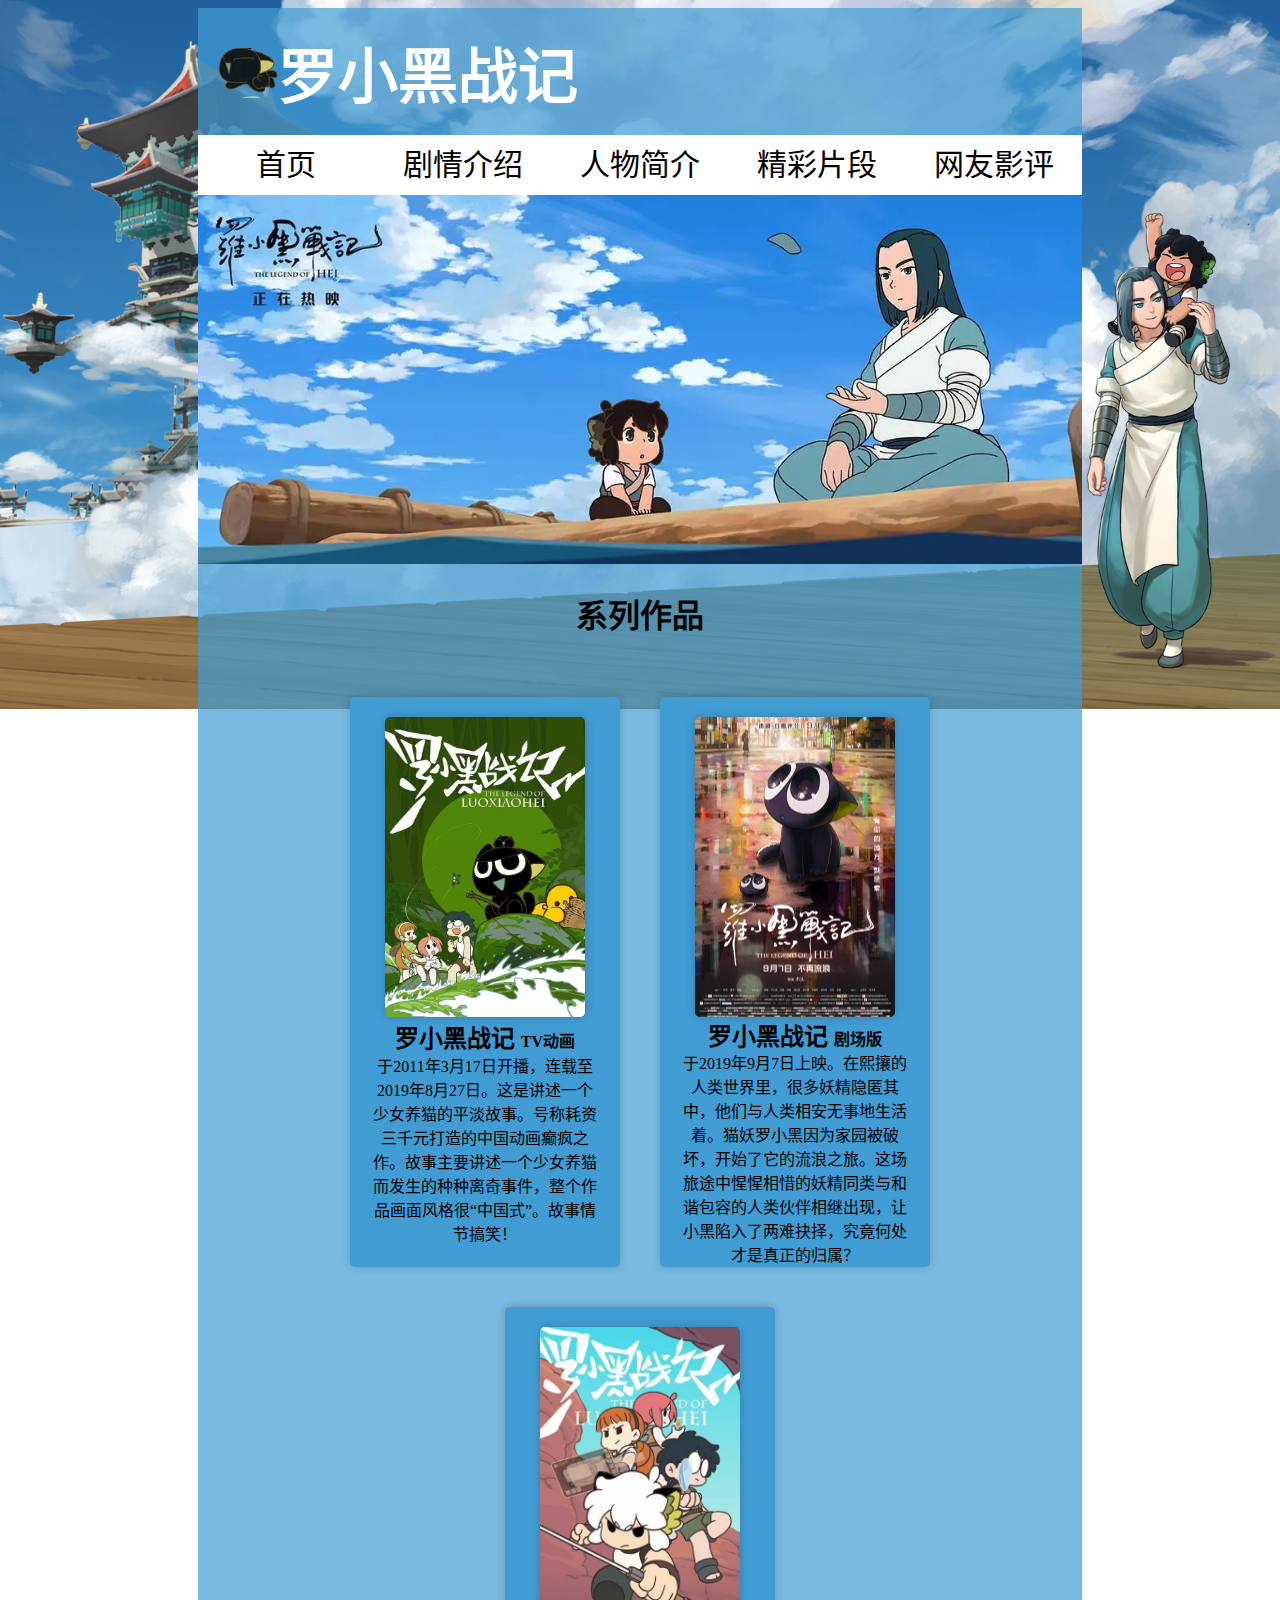
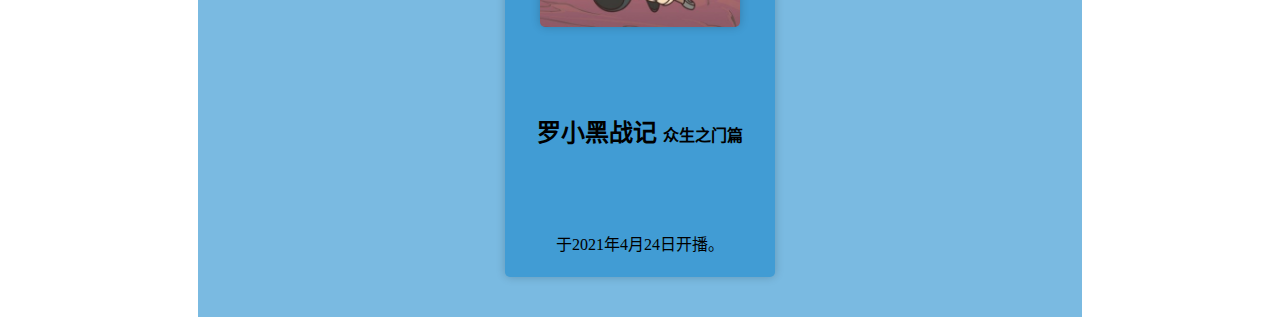
==== index.html @ 05246143 "20230323" ====
<!DOCTYPE html>
<html lang="zh-CN">
<head>
    <meta charset="UTF-8">
    <title>罗小黑战记 - 首页</title>
    <link type="text/css" rel="stylesheet" href="css/common.css"/>
    <link type="text/css" rel="stylesheet" href="css/shouye.css"/>
	<link rel="icon" type="image/x-icon" href="./img/favicon.ico">
</head>
<body>
	<!-- <img class="mainLogo" src="./img/logo_main.png" alt="logo"> -->
	<div class="mainPage">
		<header>
			<h1 class="title"><span class="titleLogo"></span>罗小黑战记</h1>
		</header>
		<nav>
			<ul>
				<li class="nav"><a href="./index.html"><div>首页</div></a></li>
				<li class="nav"><a href="./juqing.html"><div>剧情介绍</div></a></li>
				<li class="nav"><a href="./renwujianjie.html"><div>人物简介</div></a></li>
				<li class="nav"><a href="./pianduan.html"><div>精彩片段</div></a></li>
				<li class="nav"><a href="./yingping.html"><div>网友影评</div></a></li>
			</ul>
		</nav>
		<section>
			<img src="./img/1.jpg" alt="" width="100%">
			<div class="mainInfo" style="">
				<h1>系列作品</h1>
				<main>
					<section class="card">
            			<img src="./img/post_web.jpg" alt="罗小黑战记">
            			<h2>罗小黑战记 <span class="sub">TV动画</span></h2>
            			<p>于2011年3月17日开播，连载至2019年8月27日。这是讲述一个少女养猫的平淡故事。号称耗资三千元打造的中国动画癫疯之作。故事主要讲述一个少女养猫而发生的种种离奇事件，整个作品画面风格很“中国式”。故事情节搞笑！</p>
        			</section>
					<section class="card">
            			<img src="./img/post_film.jpg" alt="罗小黑战记 剧场版">
            			<h2>罗小黑战记 <span class="sub">剧场版</span></h2>
            			<p>于2019年9月7日上映。在熙攘的人类世界里，很多妖精隐匿其中，他们与人类相安无事地生活着。猫妖罗小黑因为家园被破坏，开始了它的流浪之旅。这场旅途中惺惺相惜的妖精同类与和谐包容的人类伙伴相继出现，让小黑陷入了两难抉择，究竟何处才是真正的归属？</p>
        			</section>
					<section class="card">
            			<img src="./img/post_众生之门篇.jpg" alt="罗小黑战记 众生之门篇">
            			<h2>罗小黑战记 <span class="sub">众生之门篇</span></h2>
            			<p>于2021年4月24日开播。</p>
        			</section>
				</main>
			</div>
		</section>
	</div>
	
</body>
</html>
---- css/common.css ----
body{
	background-image: url(../img/backgroundImg.jpg);
	background-size: 100%;
	background-repeat: no-repeat;
	background-attachment: fixed;
	/* background-color: ; */
}
.mainPage{
	width: 70%;
	margin: 0 auto;
	overflow: hidden;
	background-color: rgba(65, 156, 212, 0.7);
	/* background-color: rgba(255, 255, 255, 0.7); */
}
.title{
    color: white;
	font-size: 60px;
	margin-left: 20px;
	margin-top: 20px;
	margin-bottom: 20px;
	display: block;
	font-family: 华文新魏;
}
.titleLogo{
	background-image: url(../img/149px-罗小黑奔跑.webp);
	background-position: center;
	background-size: 100px;
	width: 60px;
	height: 50px;
	line-height: 60px;
	display: inline-block;
}
nav ul{
	padding: 0;
}
.nav{
    list-style: none;
    float: left;
	width: 20%;
	height: 60px;
	text-align: center;
	font-size: 30px;
	background-color: white;
	display: inline;
	line-height: 60px;
}
a:link{
	color: black;
	text-decoration: none;
}
a:visited{
    color: black;
}
.nav:hover{
	background-color: gray;
}
.mainLogo{
	width: 500px;
	/* height: 238px; */
	display: block;
	margin: auto;
	/* background-image: url(../img/logo_main.png); */
}
---- css/shouye.css ----
.mainInfo h1{
    text-align: center;
}
main {
    padding: 20px;
    display: flex;
    flex-wrap: wrap;
    justify-content: center;
    align-items: center;
}
.card {
    margin: 20px;
    padding: 20px;
    background-color: rgb(65, 156, 212);
    box-shadow: 0 0 10px rgba(0,0,0,0.2);
    border-radius: 5px;
    width: 230px;
    height: 530px;
    display: flex;
    flex-direction: column;
    align-items: center;
    justify-content: space-between;
}
.sub{
    font-size: 16px;
}
.card img {
    width: 200px;
    height: 300px;
    object-fit: cover;
    border-radius: 5px;
    box-shadow: 0 0 10px rgba(0,0,0,0.2);
}
.card h2 {
    font-size: 24px;
    margin: 0;
    padding: 0;
    text-align: center;
}
.card p {
    font-size: 16px;
    margin: 0;
    padding: 0;
    text-align: center;
    line-height: 1.5;
}
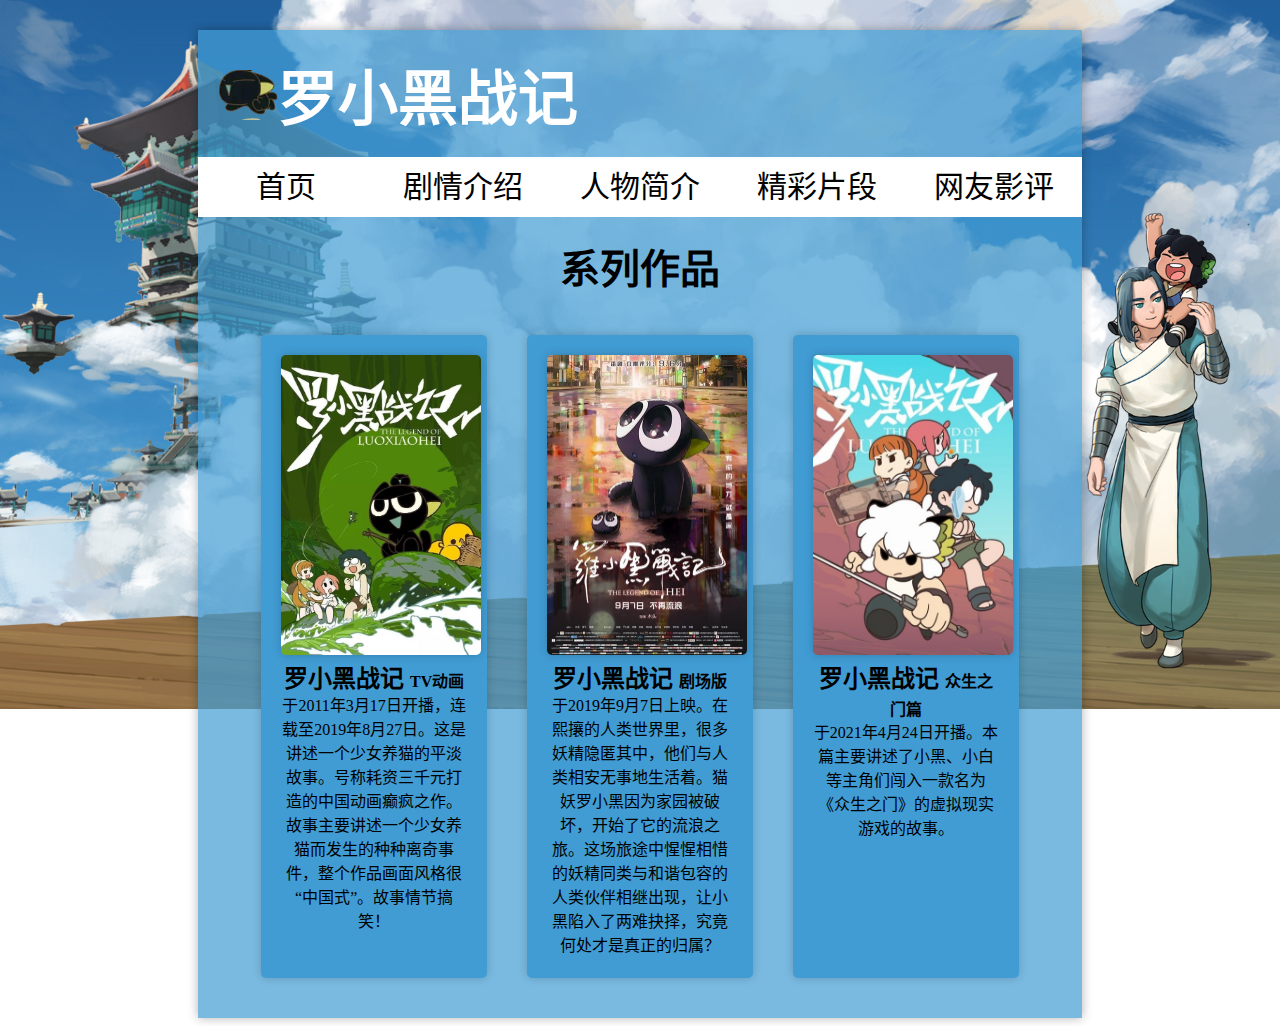
==== commit 3137788a: "20230327" ====
--- a/index.html
+++ b/index.html
@@ -15,32 +15,32 @@
 		</header>
 		<nav>
 			<ul>
-				<li class="nav"><a href="./index.html"><div>首页</div></a></li>
-				<li class="nav"><a href="./juqing.html"><div>剧情介绍</div></a></li>
-				<li class="nav"><a href="./renwujianjie.html"><div>人物简介</div></a></li>
-				<li class="nav"><a href="./pianduan.html"><div>精彩片段</div></a></li>
-				<li class="nav"><a href="./yingping.html"><div>网友影评</div></a></li>
+				<li class="nav"><a href="./index.html">首页</a></li>
+				<li class="nav"><a href="./juqing.html">剧情介绍</a></li>
+				<li class="nav"><a href="./renwujianjie.html">人物简介</a></li>
+				<li class="nav"><a href="./pianduan.html">精彩片段</a></li>
+				<li class="nav"><a href="./yingping.html">网友影评</a></li>
 			</ul>
 		</nav>
 		<section>
-			<img src="./img/1.jpg" alt="" width="100%">
+			<!-- <img src="./img/1.jpg" alt="" width="100%"> -->
 			<div class="mainInfo" style="">
-				<h1>系列作品</h1>
+				<h2 class="pageTitle">系列作品</h2>
 				<main>
 					<section class="card">
-            			<img src="./img/post_web.jpg" alt="罗小黑战记">
+            			<a href="https://www.bilibili.com/bangumi/media/md1733" target="_blank"><img src="./img/post_web.jpg" alt="罗小黑战记"></a>
             			<h2>罗小黑战记 <span class="sub">TV动画</span></h2>
             			<p>于2011年3月17日开播，连载至2019年8月27日。这是讲述一个少女养猫的平淡故事。号称耗资三千元打造的中国动画癫疯之作。故事主要讲述一个少女养猫而发生的种种离奇事件，整个作品画面风格很“中国式”。故事情节搞笑！</p>
         			</section>
 					<section class="card">
-            			<img src="./img/post_film.jpg" alt="罗小黑战记 剧场版">
+            			<a href="https://www.bilibili.com/bangumi/media/md28221675" target="_blank"><img src="./img/post_film.jpg" alt="罗小黑战记 剧场版"></a>
             			<h2>罗小黑战记 <span class="sub">剧场版</span></h2>
             			<p>于2019年9月7日上映。在熙攘的人类世界里，很多妖精隐匿其中，他们与人类相安无事地生活着。猫妖罗小黑因为家园被破坏，开始了它的流浪之旅。这场旅途中惺惺相惜的妖精同类与和谐包容的人类伙伴相继出现，让小黑陷入了两难抉择，究竟何处才是真正的归属？</p>
         			</section>
 					<section class="card">
-            			<img src="./img/post_众生之门篇.jpg" alt="罗小黑战记 众生之门篇">
+            			<a href="https://www.bilibili.com/bangumi/play/ep400672" target="_blank"><img src="./img/post_众生之门篇.jpg" alt="罗小黑战记 众生之门篇"></a>
             			<h2>罗小黑战记 <span class="sub">众生之门篇</span></h2>
-            			<p>于2021年4月24日开播。</p>
+            			<p>于2021年4月24日开播。本篇主要讲述了小黑、小白等主角们闯入一款名为《众生之门》的虚拟现实游戏的故事。</p>
         			</section>
 				</main>
 			</div>
--- a/css/common.css
+++ b/css/common.css
@@ -8,9 +8,11 @@
 .mainPage{
 	width: 70%;
 	margin: 0 auto;
+	margin-top: 30px;
 	overflow: hidden;
 	background-color: rgba(65, 156, 212, 0.7);
 	/* background-color: rgba(255, 255, 255, 0.7); */
+	box-shadow: 0 0 10px rgba(0,0,0,0.3);
 }
 .title{
     color: white;
@@ -44,12 +46,15 @@
 	display: inline;
 	line-height: 60px;
 }
-a:link{
+.nav a:link{
 	color: black;
 	text-decoration: none;
 }
-a:visited{
+.nav a:visited{
     color: black;
+}
+.nav a{
+	display: block;
 }
 .nav:hover{
 	background-color: gray;
@@ -60,4 +65,10 @@
 	display: block;
 	margin: auto;
 	/* background-image: url(../img/logo_main.png); */
+}
+.pageTitle{
+	text-align: center;
+	margin-top: 100px;
+	margin-bottom: 0;
+	font-size: 40px;
 }--- a/css/shouye.css
+++ b/css/shouye.css
@@ -6,7 +6,7 @@
     display: flex;
     flex-wrap: wrap;
     justify-content: center;
-    align-items: center;
+    /* align-items: center; */
 }
 .card {
     margin: 20px;
@@ -14,9 +14,9 @@
     background-color: rgb(65, 156, 212);
     box-shadow: 0 0 10px rgba(0,0,0,0.2);
     border-radius: 5px;
-    width: 230px;
-    height: 530px;
-    display: flex;
+    width: 22%;
+    /* height: 530px; */
+    /* display: flex; */
     flex-direction: column;
     align-items: center;
     justify-content: space-between;
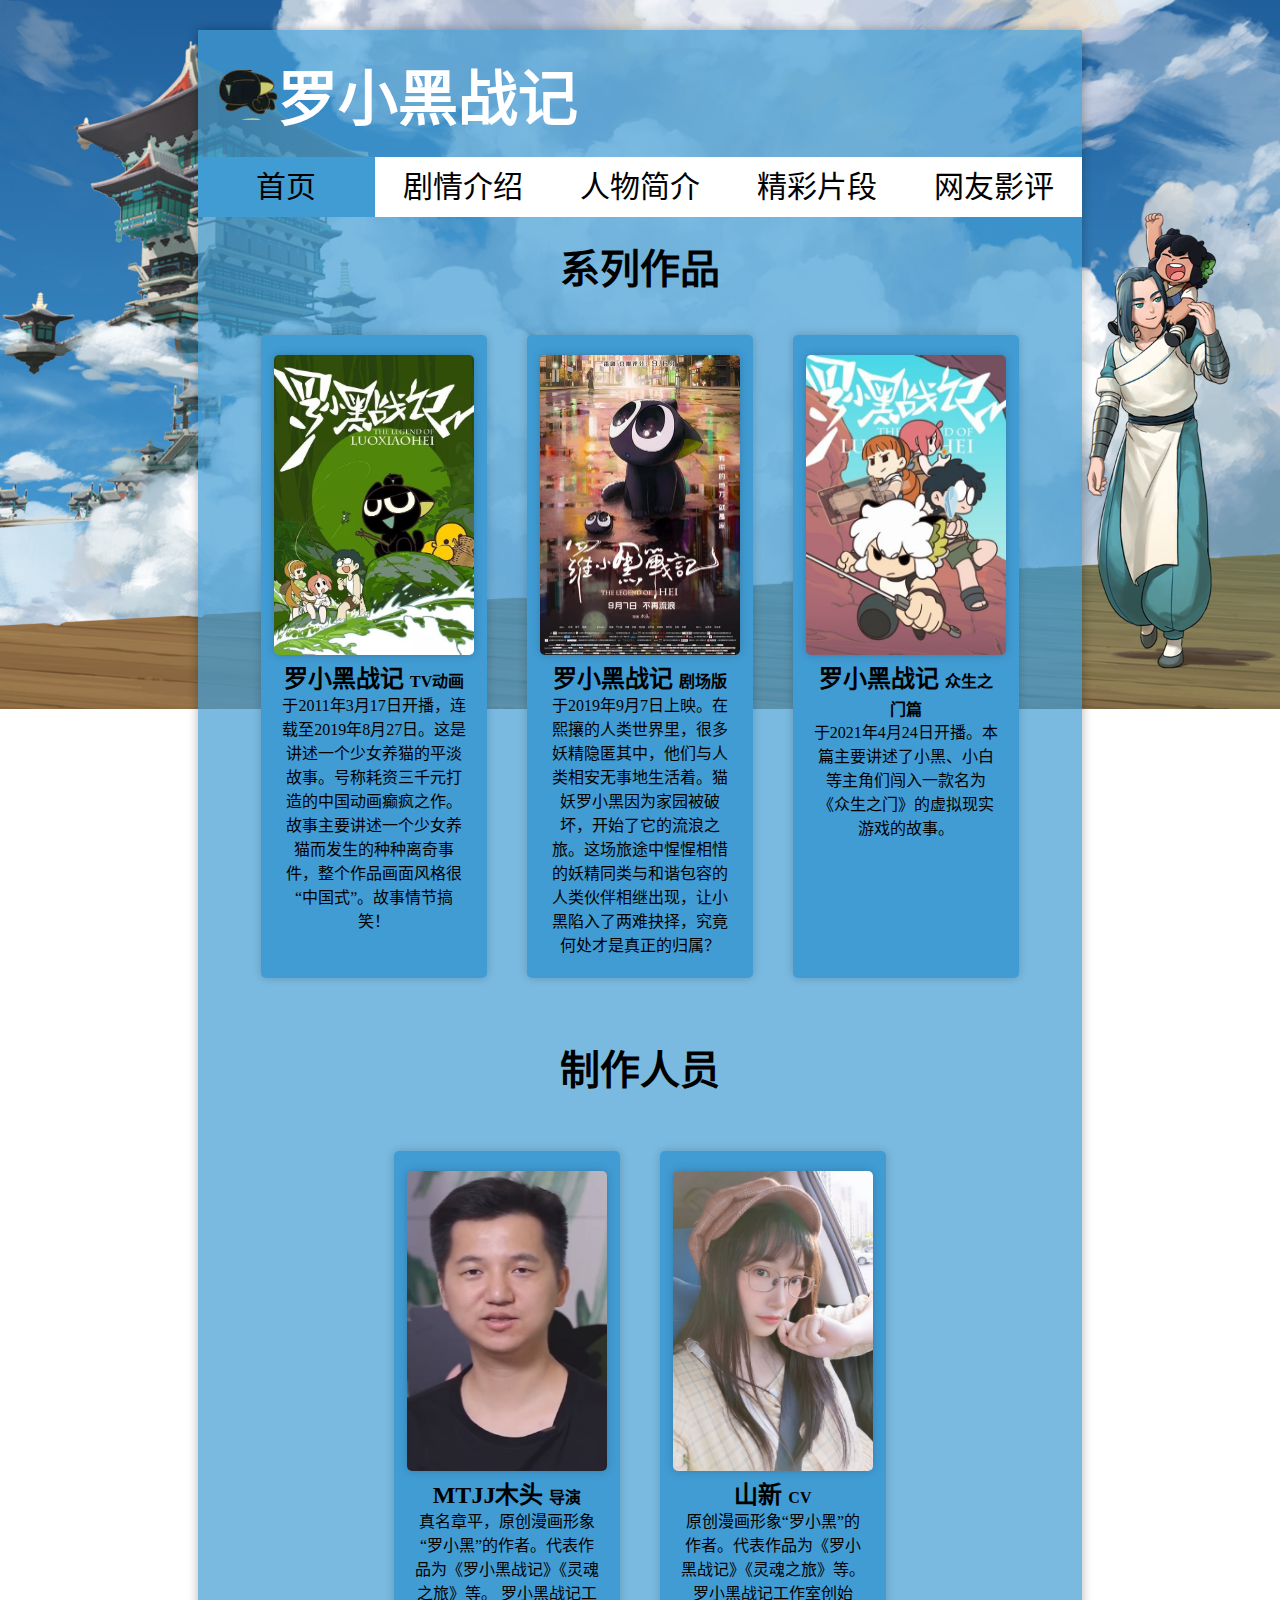
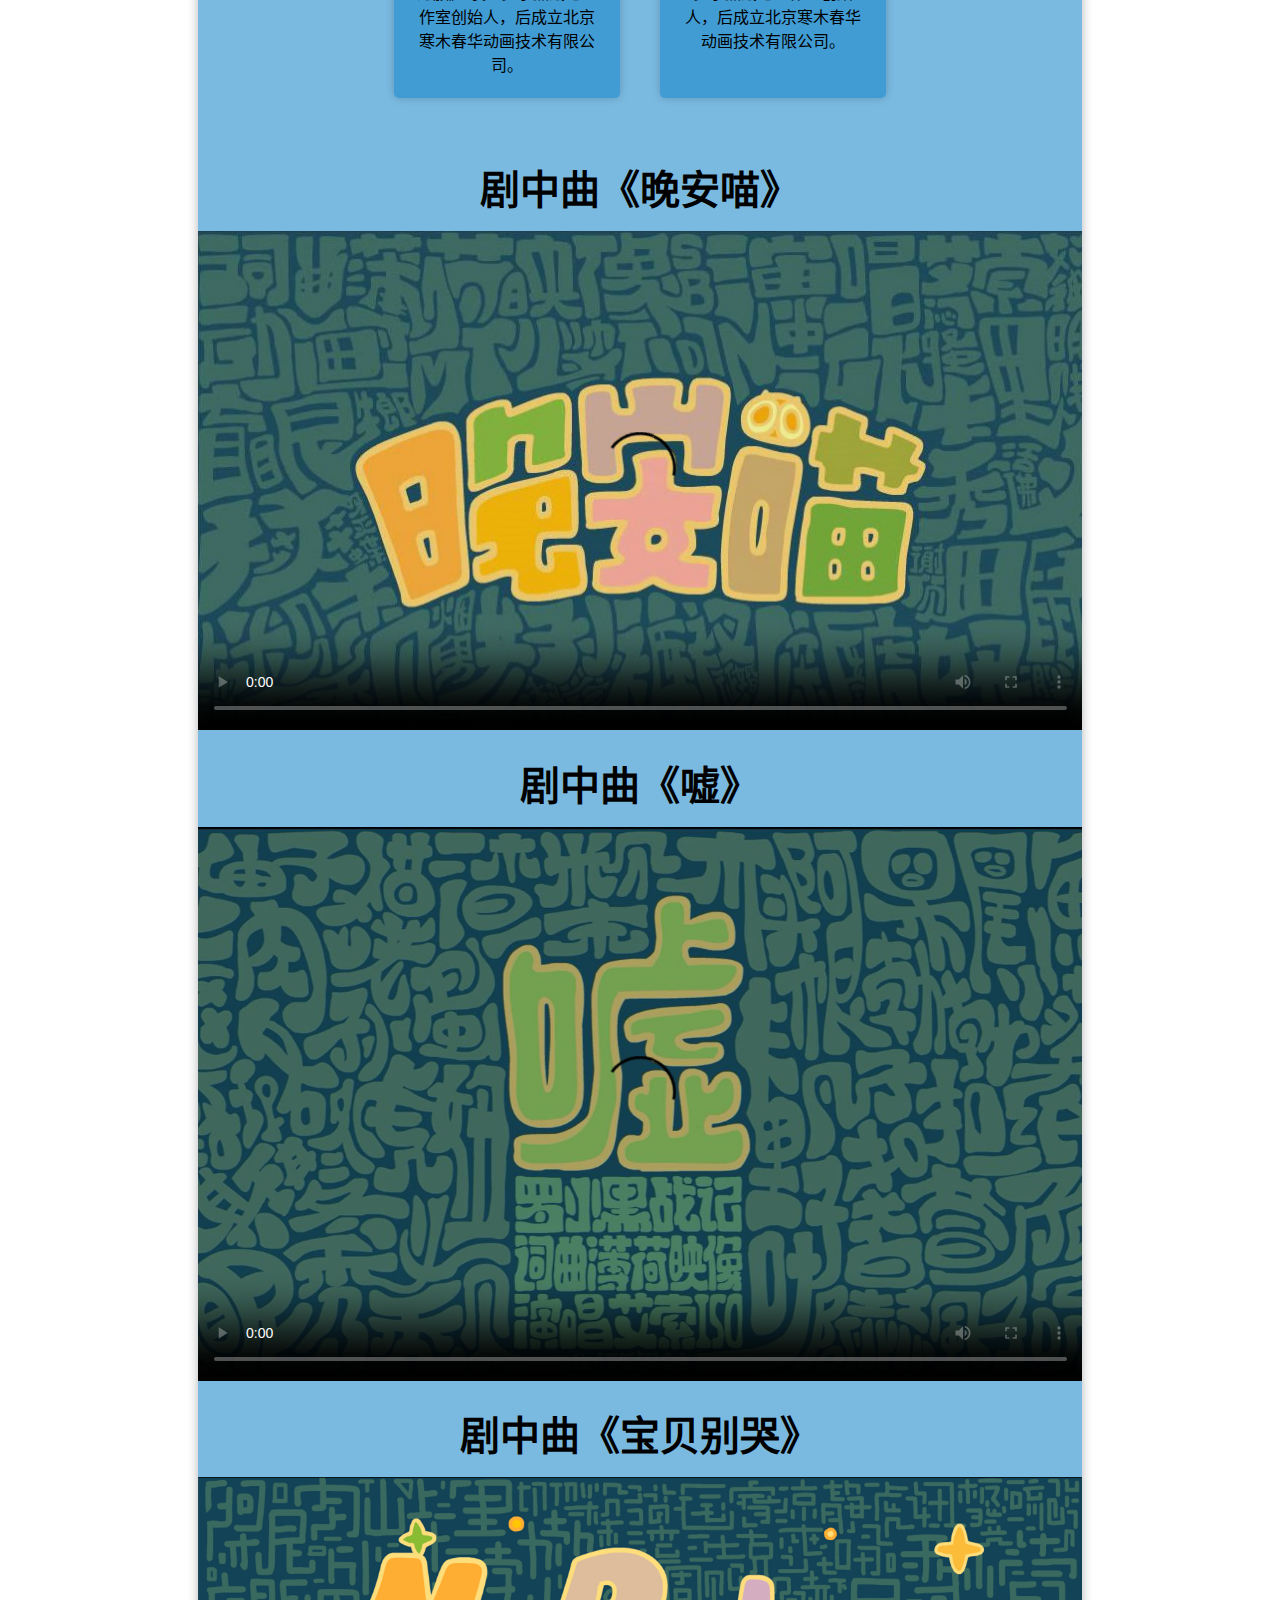
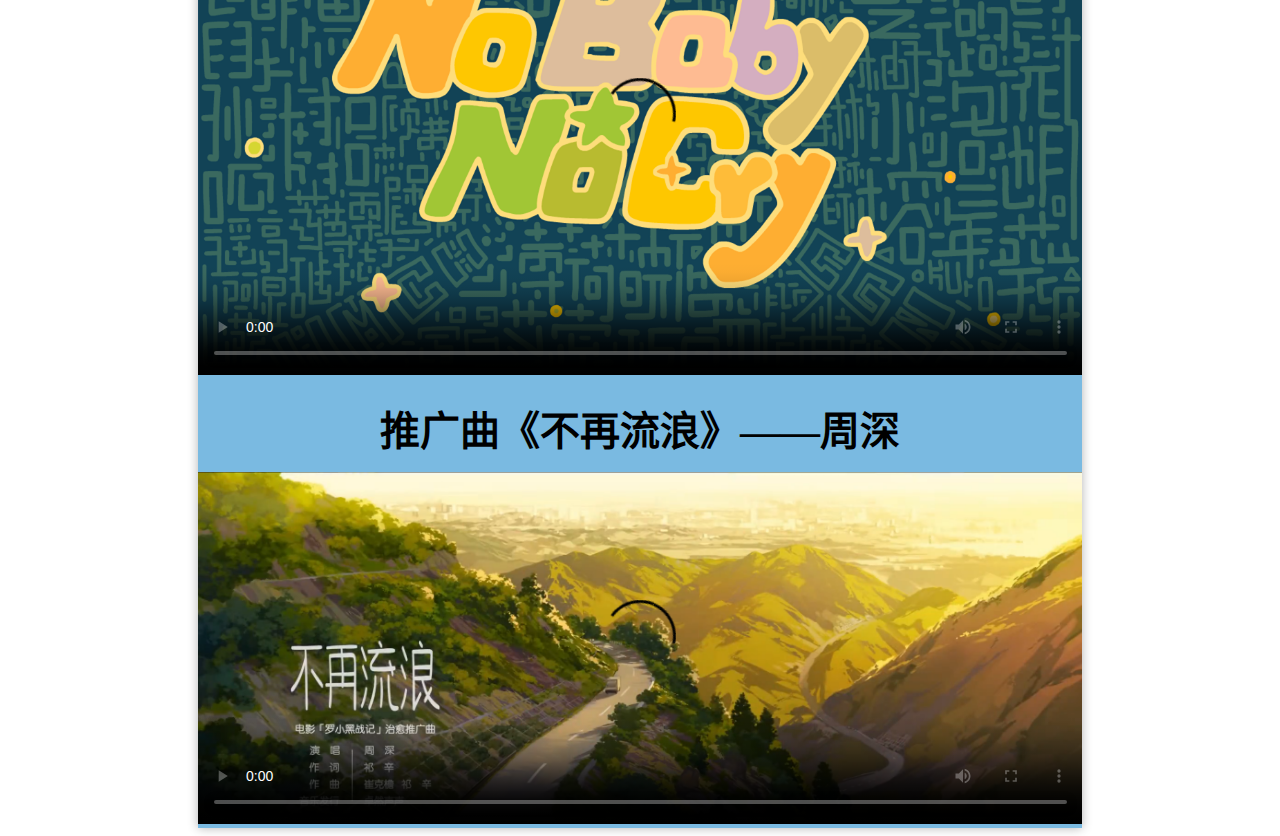
==== commit 1cd8ccdd: "20230328" ====
--- a/index.html
+++ b/index.html
@@ -15,7 +15,7 @@
 		</header>
 		<nav>
 			<ul>
-				<li class="nav"><a href="./index.html">首页</a></li>
+				<li class="nav navActive" id="navActive"><a href="./index.html">首页</a></li>
 				<li class="nav"><a href="./juqing.html">剧情介绍</a></li>
 				<li class="nav"><a href="./renwujianjie.html">人物简介</a></li>
 				<li class="nav"><a href="./pianduan.html">精彩片段</a></li>
@@ -44,6 +44,39 @@
         			</section>
 				</main>
 			</div>
+
+			<h2 class="pageTitle2">制作人员</h2>
+			<div class="staff">
+				<section class="card">
+            		<a href="https://www.weibo.com/mtjj" target="_blank"><img src="./img/MTJJ.png" alt="MTJJ木头"></a>
+            		<h2>MTJJ木头 <span class="sub">导演</span></h2>
+            		<p>真名章平，原创漫画形象“罗小黑”的作者。代表作品为《罗小黑战记》《灵魂之旅》等。
+罗小黑战记工作室创始人，后成立北京寒木春华动画技术有限公司。</p>
+        		</section>
+				<section class="card">
+            		<a href="https://space.bilibili.com/14082" target="_blank"><img src="./img/山新.jpg" alt="山新"></a>
+            		<h2>山新 <span class="sub">CV</span></h2>
+            		<p>原创漫画形象“罗小黑”的作者。代表作品为《罗小黑战记》《灵魂之旅》等。
+罗小黑战记工作室创始人，后成立北京寒木春华动画技术有限公司。</p>
+        		</section>
+			</div>
+			<div class="wanAnMiao">
+				<h2 class="pageTitle2">剧中曲《晚安喵》</h2>
+				<video src="./video/晚安喵.mp4" width="100%" controls poster="./img/晚安喵封面.jpg"></video>
+			</div>
+			<div class="xu">
+				<h2 class="pageTitle2">剧中曲《嘘》</h2>
+				<video src="./video/嘘.mp4" width="100%" controls poster="./img/嘘封面.jpg"></video>
+			</div>
+			<div class="baoBeiBieKu">
+				<h2 class="pageTitle2">剧中曲《宝贝别哭》</h2>
+				<video src="./video/宝贝别哭.mp4" width="100%" controls poster="./img/宝贝别哭封面.png"></video>
+			</div>
+			<div class="buZaiLiuLang">
+				<h2 class="pageTitle2">推广曲《不再流浪》——周深</h2>
+				<video src="./video/不再流浪1080p.mp4" width="100%" controls poster="./img/不再流浪封面.png"></video>
+			</div>
+
 		</section>
 	</div>
 	
--- a/css/common.css
+++ b/css/common.css
@@ -46,6 +46,9 @@
 	display: inline;
 	line-height: 60px;
 }
+.navActive{
+	background-color: rgb(65, 156, 212);
+}
 .nav a:link{
 	color: black;
 	text-decoration: none;
@@ -71,4 +74,22 @@
 	margin-top: 100px;
 	margin-bottom: 0;
 	font-size: 40px;
+}
+.pageTitle2{
+	text-align: center;
+	margin-top: 20px;
+	margin-bottom: 15px;
+	font-size: 40px;
+}
+::-webkit-scrollbar{
+	width: 10px;
+	height: 100%;
+	background: #eee;
+}
+::-webkit-scrollbar-thumb{
+	background-color: rgb(65, 156, 200);
+	border-radius: 30px;
+}
+.del{
+	text-decoration: line-through;
 }--- a/css/shouye.css
+++ b/css/shouye.css
@@ -6,7 +6,12 @@
     display: flex;
     flex-wrap: wrap;
     justify-content: center;
-    /* align-items: center; */
+}
+.staff{
+    padding: 20px;
+    display: flex;
+    flex-wrap: wrap;
+    justify-content: center;
 }
 .card {
     margin: 20px;
@@ -16,10 +21,10 @@
     border-radius: 5px;
     width: 22%;
     /* height: 530px; */
-    /* display: flex; */
+    display: flex;
     flex-direction: column;
     align-items: center;
-    justify-content: space-between;
+    justify-content: flex-start;
 }
 .sub{
     font-size: 16px;
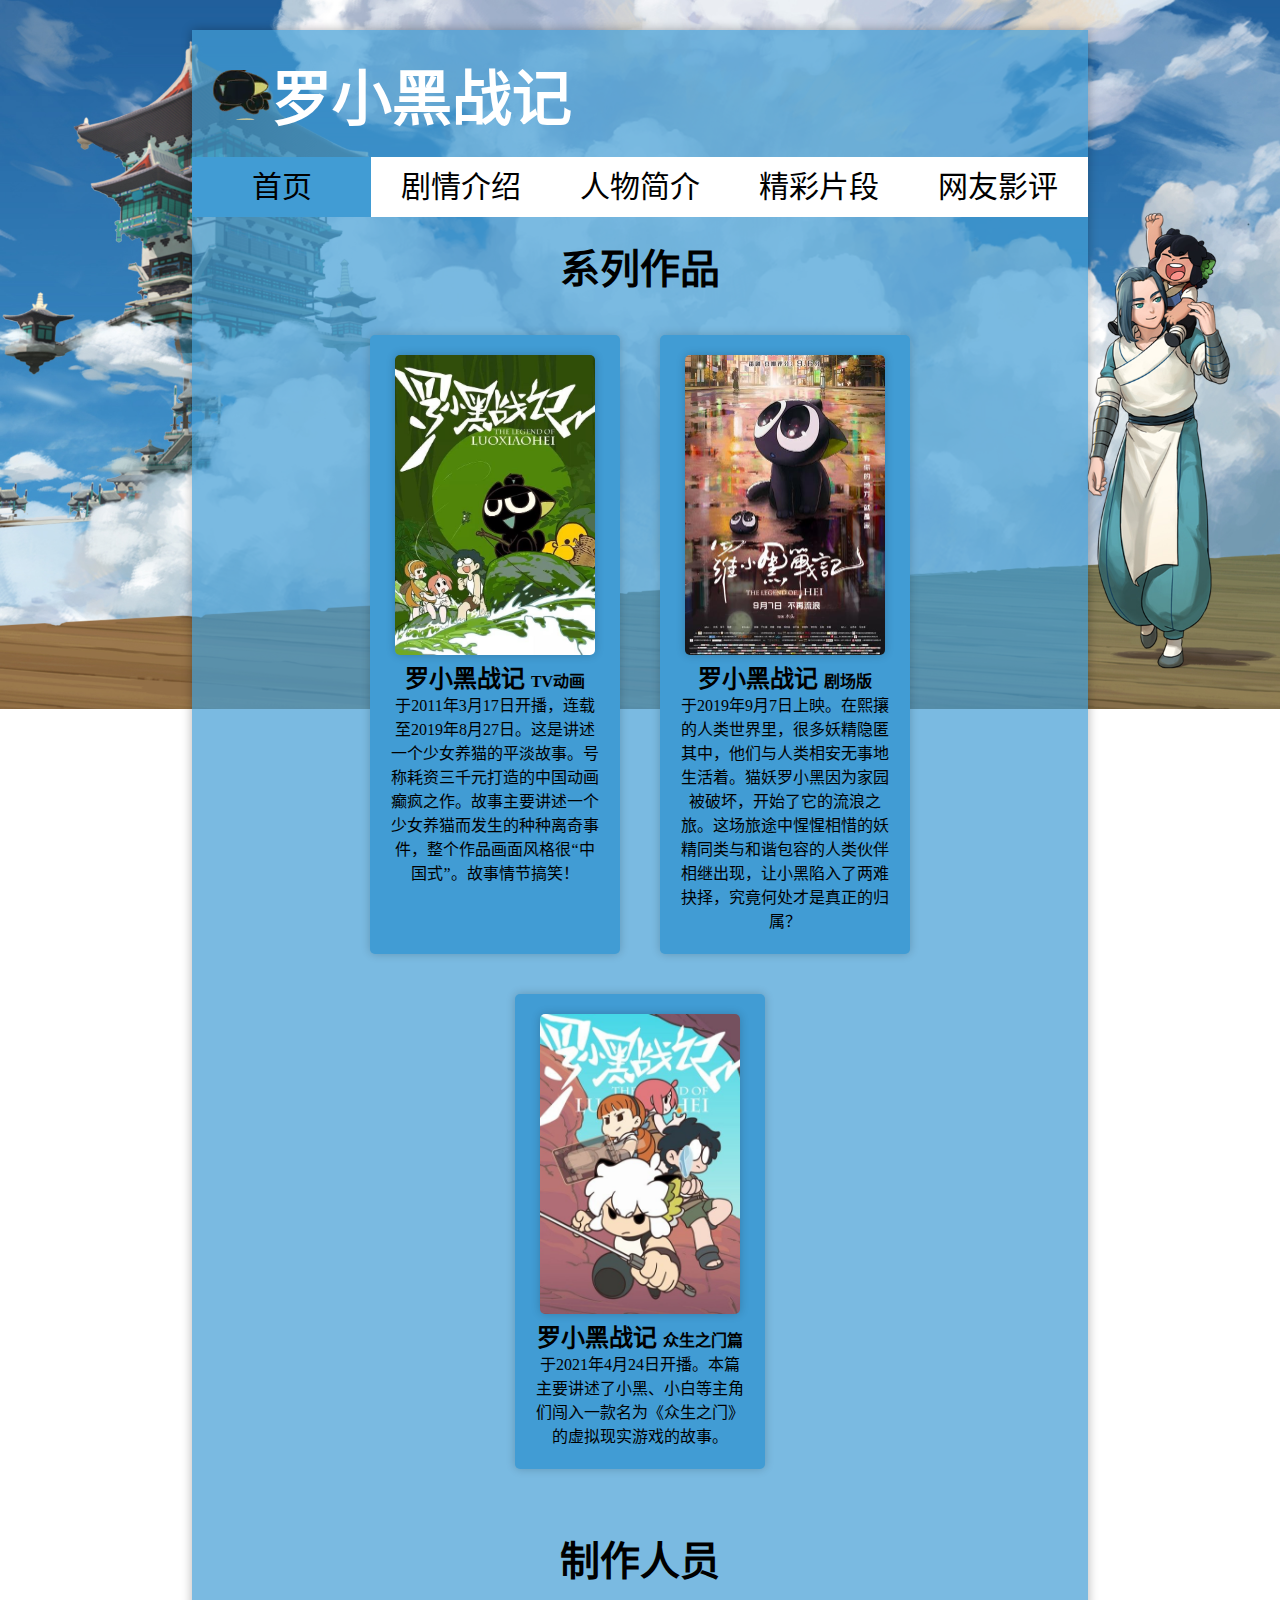
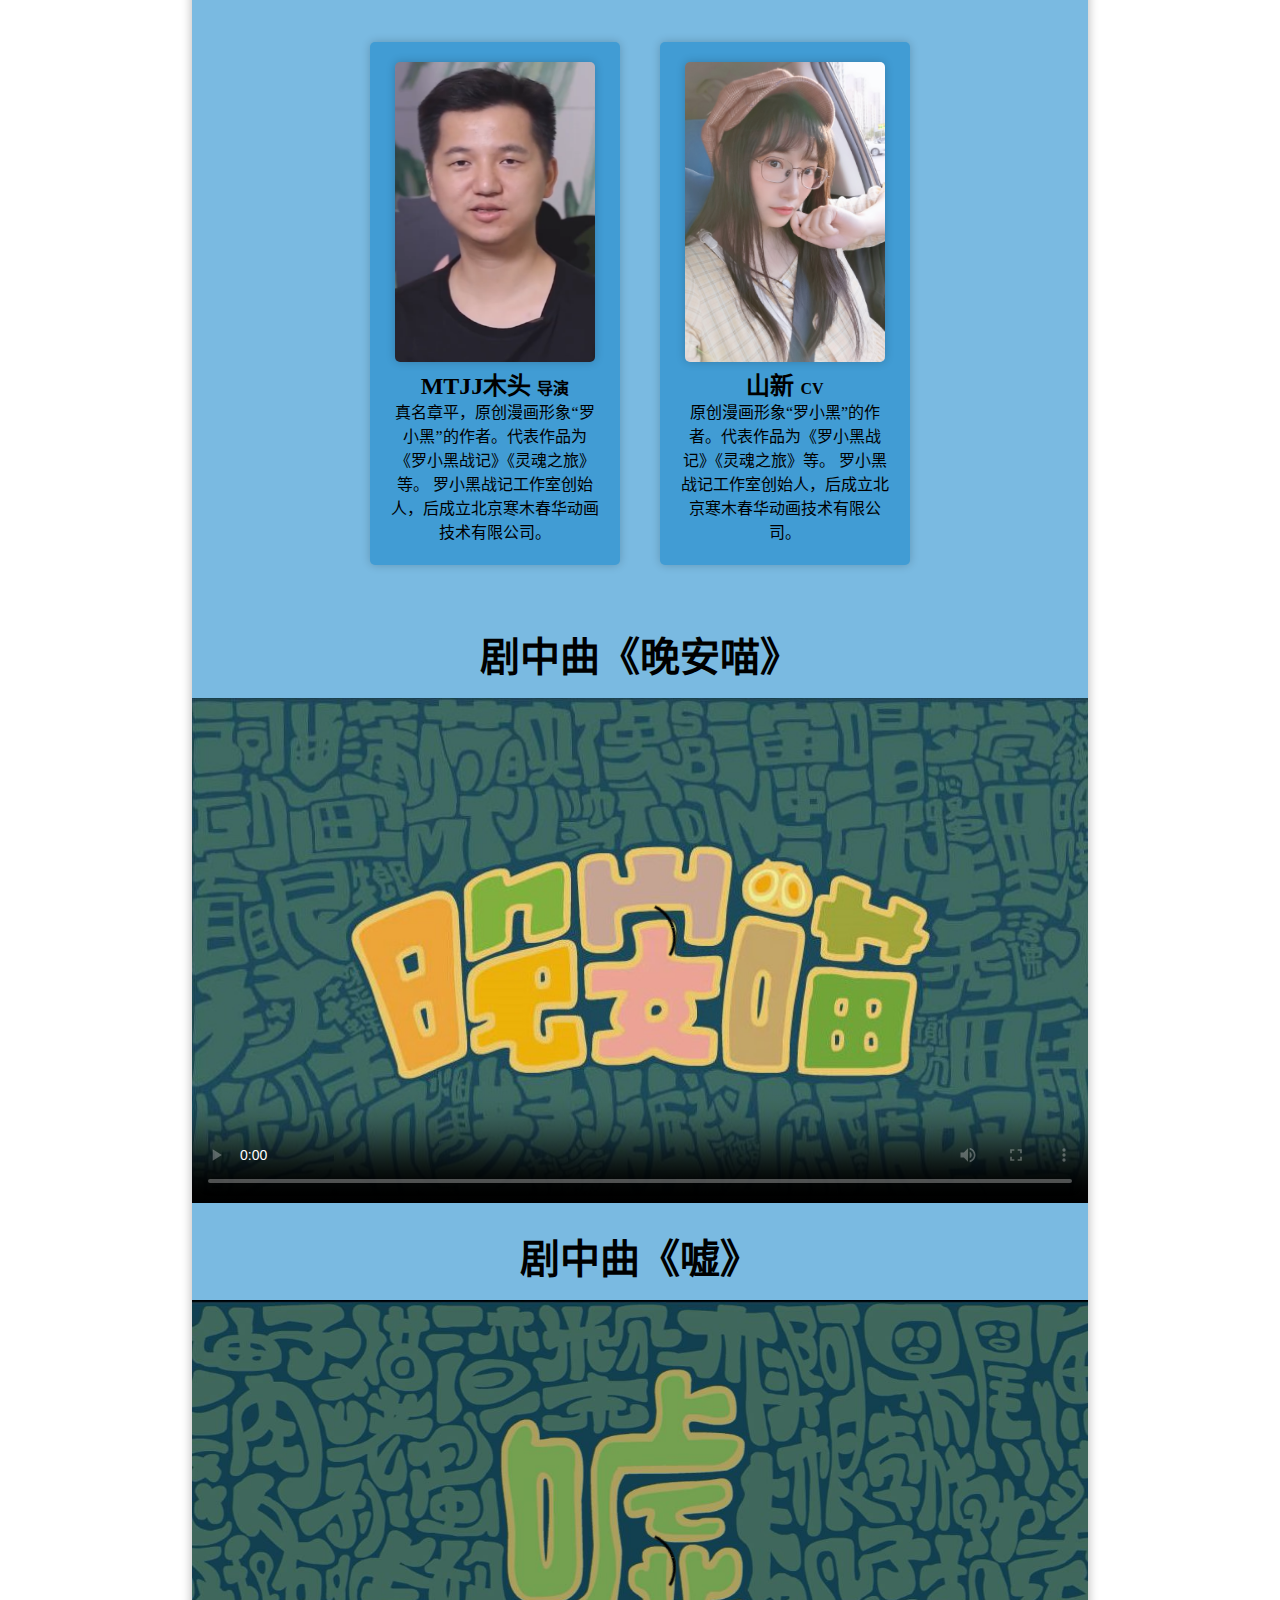
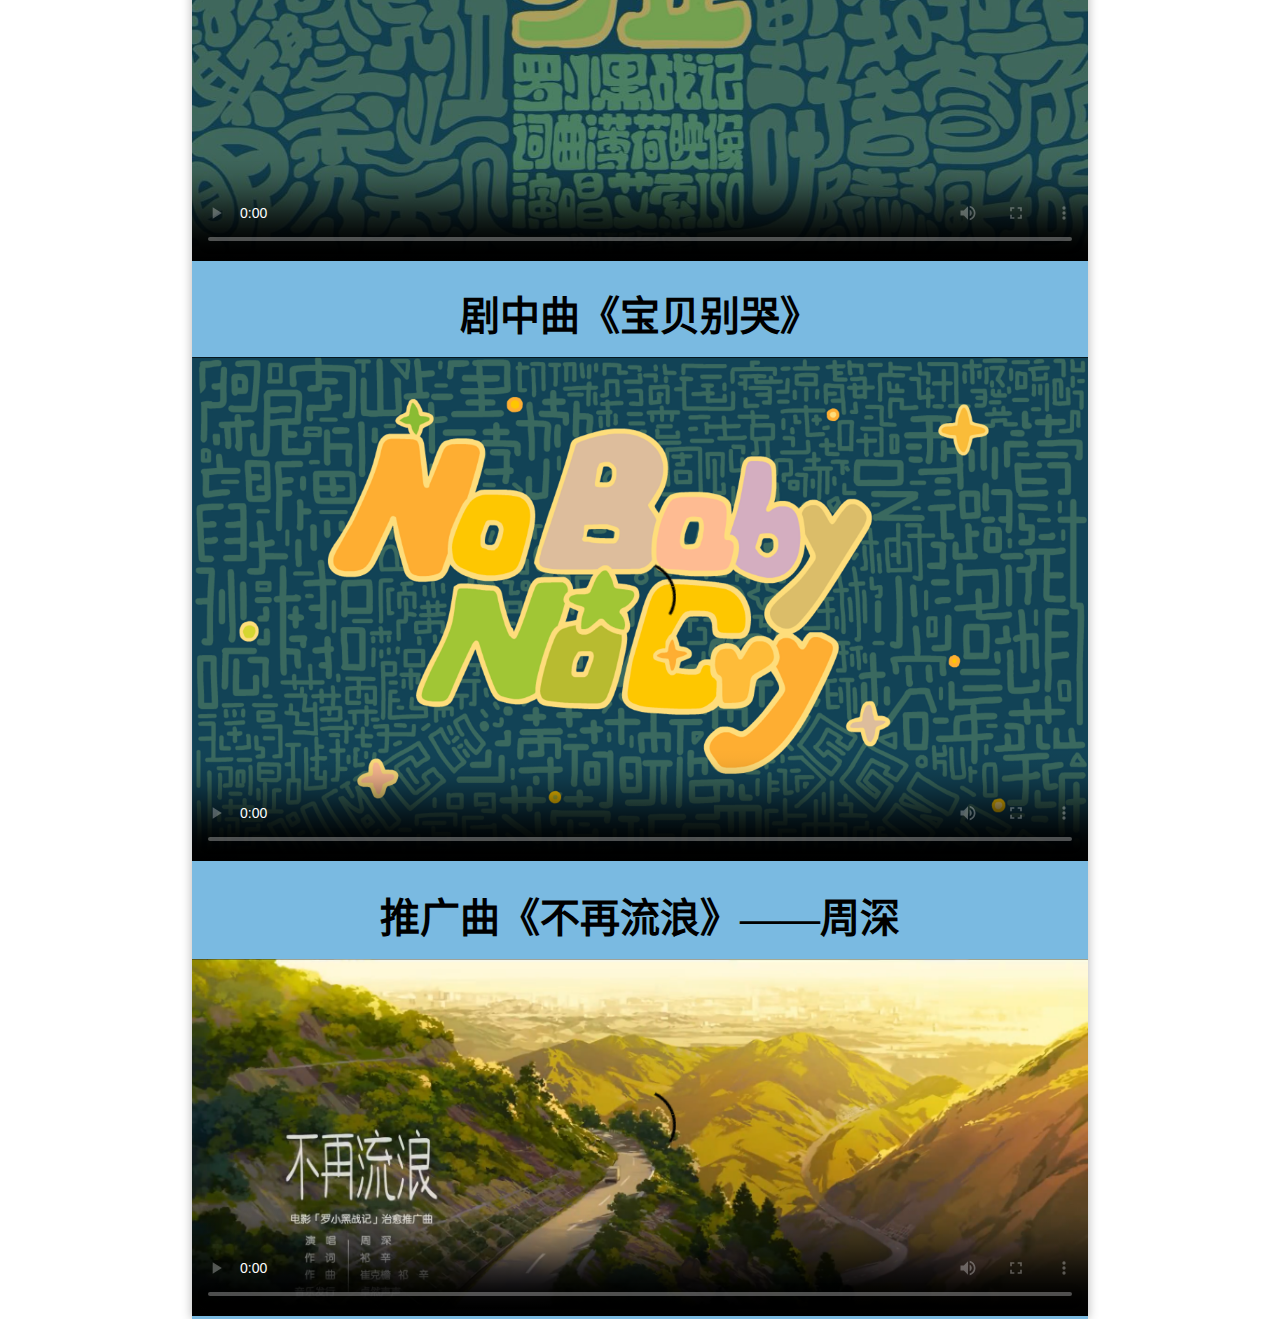
==== commit df0df95a: "CSS微调" ====
--- a/index.html
+++ b/index.html
@@ -8,7 +8,7 @@
 	<link rel="icon" type="image/x-icon" href="./img/favicon.ico">
 </head>
 <body>
-	<!-- <img class="mainLogo" src="./img/logo_main.png" alt="logo"> -->
+	
 	<div class="mainPage">
 		<header>
 			<h1 class="title"><span class="titleLogo"></span>罗小黑战记</h1>
@@ -23,7 +23,7 @@
 			</ul>
 		</nav>
 		<section>
-			<!-- <img src="./img/1.jpg" alt="" width="100%"> -->
+			
 			<div class="mainInfo" style="">
 				<h2 class="pageTitle">系列作品</h2>
 				<main>
@@ -79,6 +79,5 @@
 
 		</section>
 	</div>
-	
 </body>
 </html>
--- a/css/common.css
+++ b/css/common.css
@@ -4,7 +4,11 @@
 	background-repeat: no-repeat;
 	background-attachment: fixed;
 	/* background-color: ; */
+	margin: 0;
+	position: relative;
+	min-height: 100vh;
 }
+
 .mainPage{
 	width: 70%;
 	margin: 0 auto;
@@ -14,6 +18,7 @@
 	/* background-color: rgba(255, 255, 255, 0.7); */
 	box-shadow: 0 0 10px rgba(0,0,0,0.3);
 }
+
 .title{
     color: white;
 	font-size: 60px;
@@ -23,6 +28,7 @@
 	display: block;
 	font-family: 华文新魏;
 }
+
 .titleLogo{
 	background-image: url(../img/149px-罗小黑奔跑.webp);
 	background-position: center;
@@ -32,9 +38,11 @@
 	line-height: 60px;
 	display: inline-block;
 }
+
 nav ul{
 	padding: 0;
 }
+
 .nav{
     list-style: none;
     float: left;
@@ -46,22 +54,28 @@
 	display: inline;
 	line-height: 60px;
 }
+
 .navActive{
 	background-color: rgb(65, 156, 212);
 }
+
 .nav a:link{
 	color: black;
 	text-decoration: none;
 }
+
 .nav a:visited{
     color: black;
 }
+
 .nav a{
 	display: block;
 }
+
 .nav:hover{
 	background-color: gray;
 }
+
 .mainLogo{
 	width: 500px;
 	/* height: 238px; */
@@ -69,27 +83,35 @@
 	margin: auto;
 	/* background-image: url(../img/logo_main.png); */
 }
+
 .pageTitle{
 	text-align: center;
 	margin-top: 100px;
 	margin-bottom: 0;
 	font-size: 40px;
 }
+
 .pageTitle2{
 	text-align: center;
 	margin-top: 20px;
 	margin-bottom: 15px;
 	font-size: 40px;
 }
+
 ::-webkit-scrollbar{
 	width: 10px;
 	height: 100%;
-	background: #eee;
+	background: #f6f6f6;
 }
+
 ::-webkit-scrollbar-thumb{
-	background-color: rgb(65, 156, 200);
-	border-radius: 30px;
+	/* background-color: rgb(65, 156, 200);
+	border-radius: 30px; */
+	background-color: #12b7f5;
+    background-image: -webkit-linear-gradient(45deg, rgba(255, 93, 143, 1) 25%, transparent 25%, transparent 50%, rgba(255, 93, 143, 1) 50%, rgba(255, 93, 143, 1) 75%, transparent 75%, transparent);
+	border-radius: 6px;
 }
+
 .del{
 	text-decoration: line-through;
-}+}
--- a/css/shouye.css
+++ b/css/shouye.css
@@ -19,7 +19,7 @@
     background-color: rgb(65, 156, 212);
     box-shadow: 0 0 10px rgba(0,0,0,0.2);
     border-radius: 5px;
-    width: 22%;
+    width: 210px;
     /* height: 530px; */
     display: flex;
     flex-direction: column;
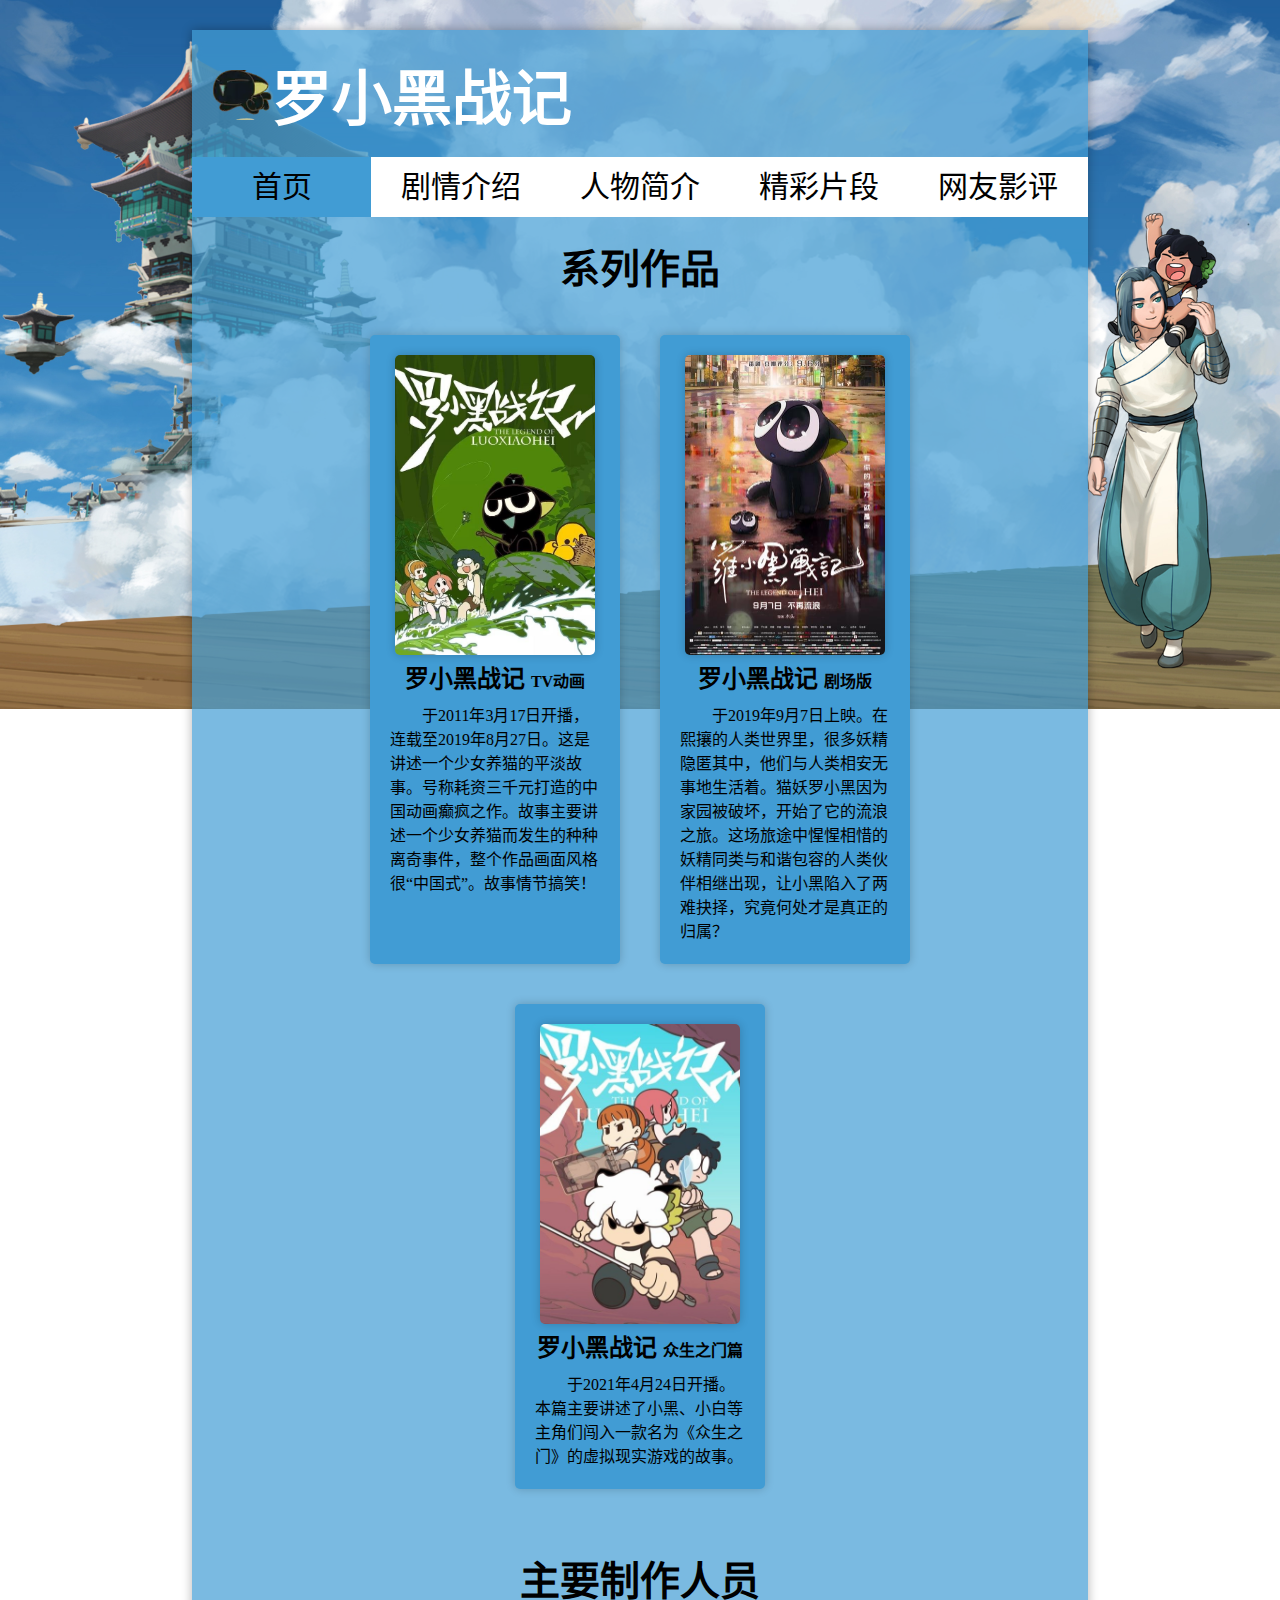
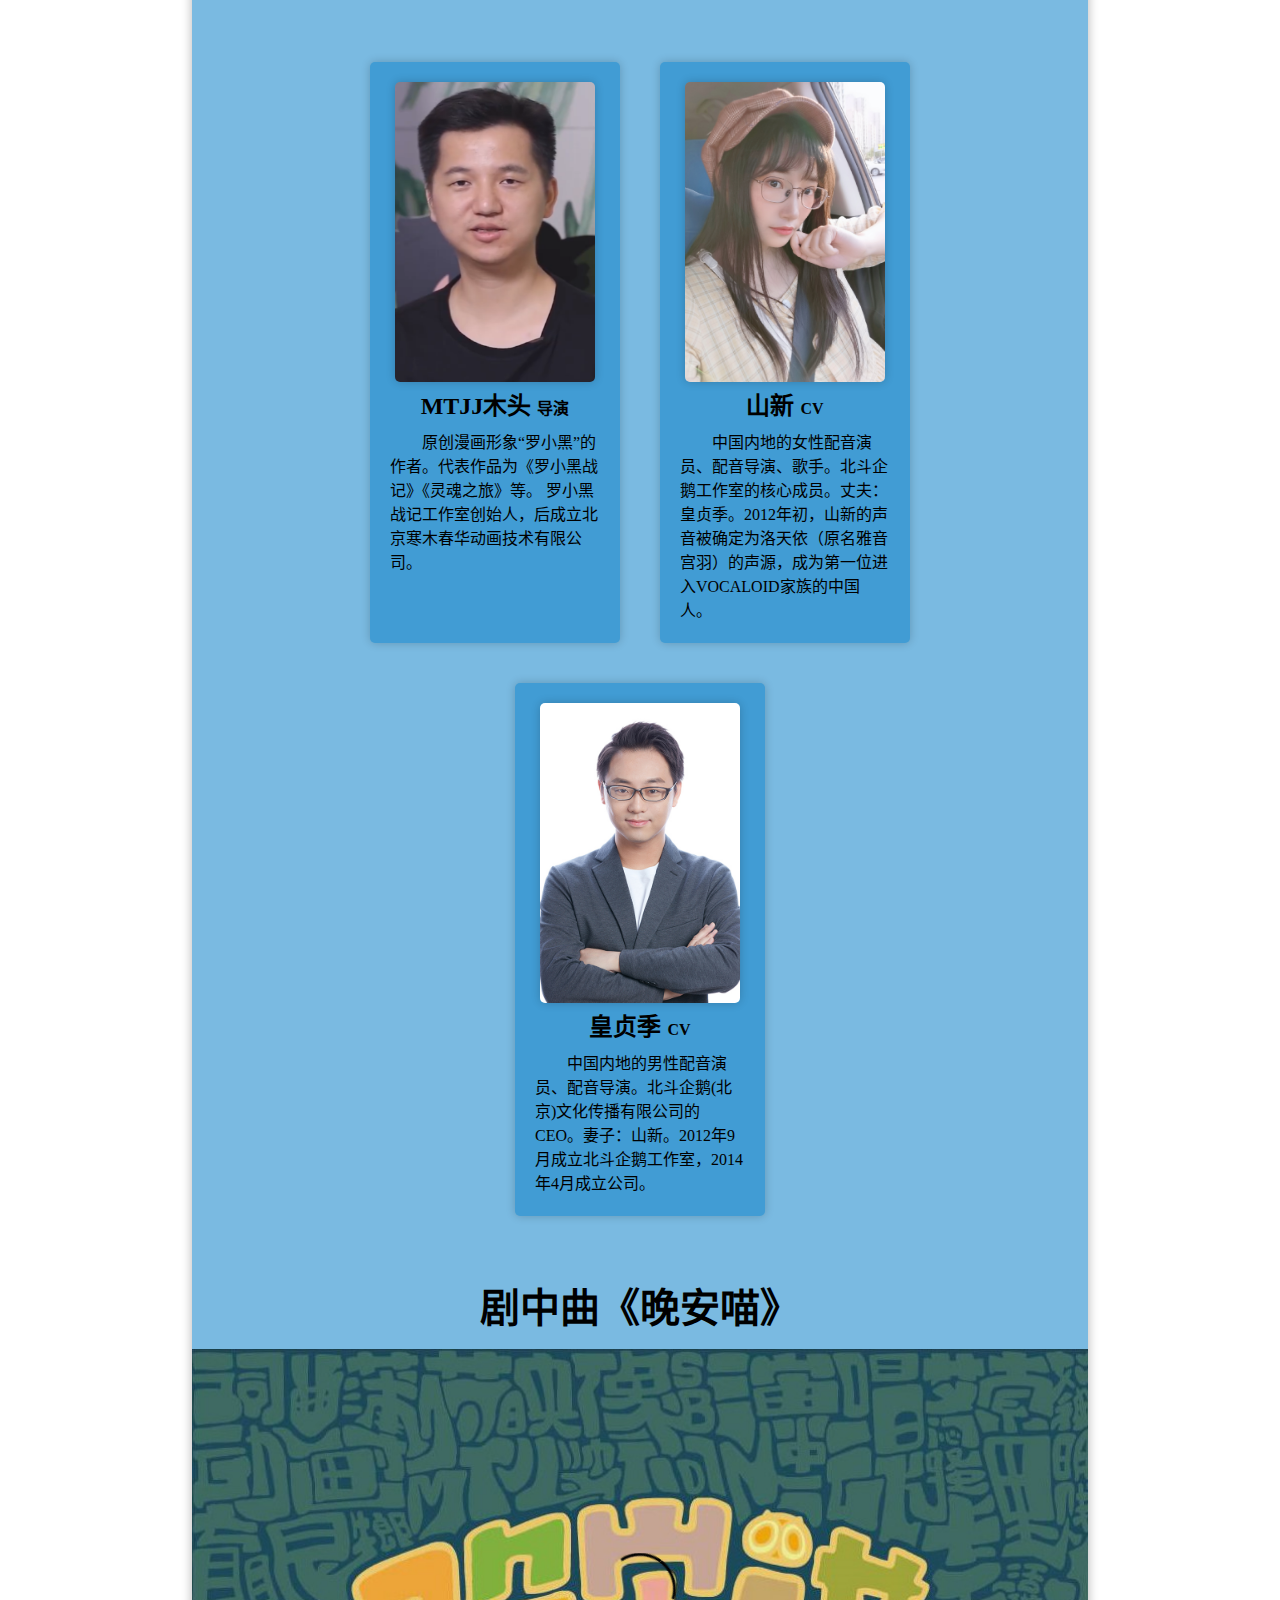
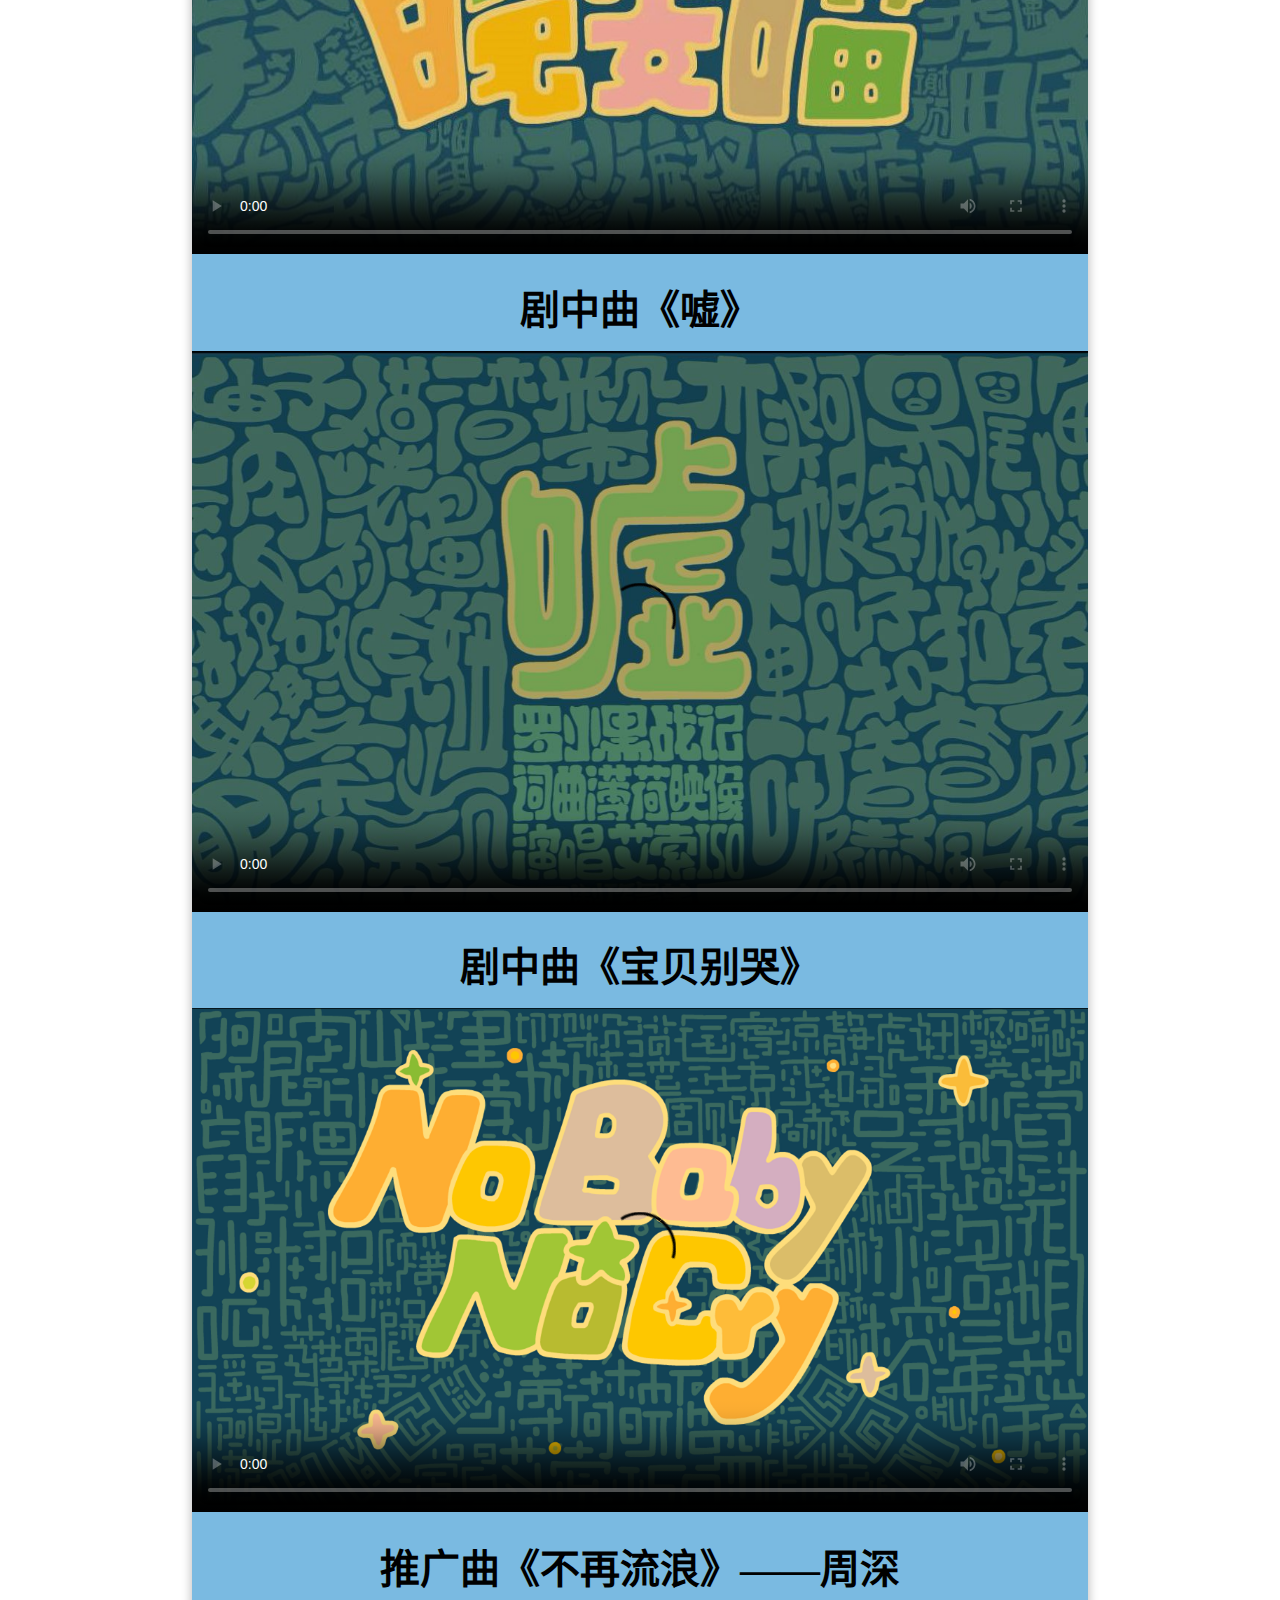
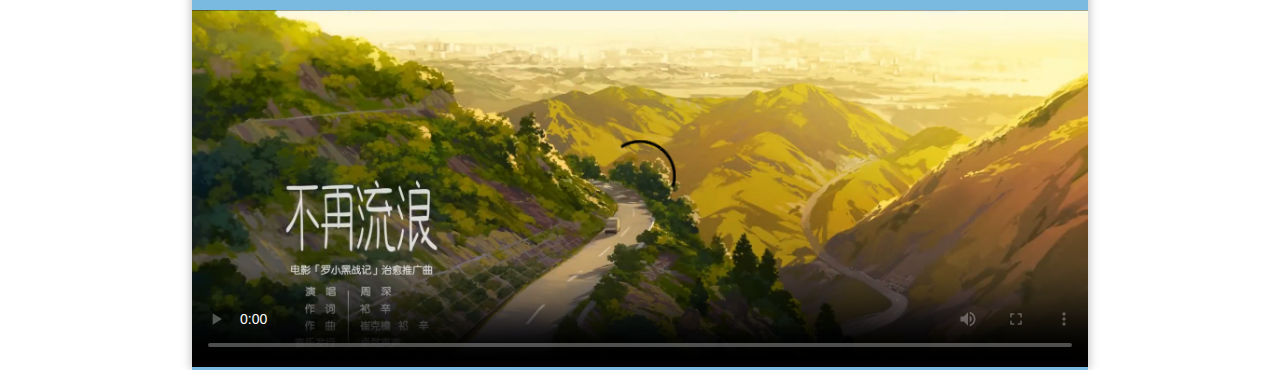
==== commit 1d8ca4f4: "20230330" ====
--- a/index.html
+++ b/index.html
@@ -1,14 +1,16 @@
 <!DOCTYPE html>
 <html lang="zh-CN">
+
 <head>
-    <meta charset="UTF-8">
-    <title>罗小黑战记 - 首页</title>
-    <link type="text/css" rel="stylesheet" href="css/common.css"/>
-    <link type="text/css" rel="stylesheet" href="css/shouye.css"/>
+	<meta charset="UTF-8">
+	<title>罗小黑战记 - 首页</title>
+	<link type="text/css" rel="stylesheet" href="css/common.css" />
+	<link type="text/css" rel="stylesheet" href="css/shouye.css" />
 	<link rel="icon" type="image/x-icon" href="./img/favicon.ico">
 </head>
+
 <body>
-	
+
 	<div class="mainPage">
 		<header>
 			<h1 class="title"><span class="titleLogo"></span>罗小黑战记</h1>
@@ -23,42 +25,51 @@
 			</ul>
 		</nav>
 		<section>
-			
+
 			<div class="mainInfo" style="">
 				<h2 class="pageTitle">系列作品</h2>
 				<main>
 					<section class="card">
-            			<a href="https://www.bilibili.com/bangumi/media/md1733" target="_blank"><img src="./img/post_web.jpg" alt="罗小黑战记"></a>
-            			<h2>罗小黑战记 <span class="sub">TV动画</span></h2>
-            			<p>于2011年3月17日开播，连载至2019年8月27日。这是讲述一个少女养猫的平淡故事。号称耗资三千元打造的中国动画癫疯之作。故事主要讲述一个少女养猫而发生的种种离奇事件，整个作品画面风格很“中国式”。故事情节搞笑！</p>
-        			</section>
+						<a href="https://www.bilibili.com/bangumi/media/md1733"
+							target="_blank"><img src="./img/post_web.jpg" alt="罗小黑战记"></a>
+						<h2>罗小黑战记 <span class="sub">TV动画</span></h2>
+						<p>于2011年3月17日开播，连载至2019年8月27日。这是讲述一个少女养猫的平淡故事。号称耗资三千元打造的中国动画癫疯之作。故事主要讲述一个少女养猫而发生的种种离奇事件，整个作品画面风格很“中国式”。故事情节搞笑！
+						</p>
+					</section>
 					<section class="card">
-            			<a href="https://www.bilibili.com/bangumi/media/md28221675" target="_blank"><img src="./img/post_film.jpg" alt="罗小黑战记 剧场版"></a>
-            			<h2>罗小黑战记 <span class="sub">剧场版</span></h2>
-            			<p>于2019年9月7日上映。在熙攘的人类世界里，很多妖精隐匿其中，他们与人类相安无事地生活着。猫妖罗小黑因为家园被破坏，开始了它的流浪之旅。这场旅途中惺惺相惜的妖精同类与和谐包容的人类伙伴相继出现，让小黑陷入了两难抉择，究竟何处才是真正的归属？</p>
-        			</section>
+						<a href="https://www.bilibili.com/bangumi/media/md28221675"
+							target="_blank"><img src="./img/post_film.jpg" alt="罗小黑战记 剧场版"></a>
+						<h2>罗小黑战记 <span class="sub">剧场版</span></h2>
+						<p>于2019年9月7日上映。在熙攘的人类世界里，很多妖精隐匿其中，他们与人类相安无事地生活着。猫妖罗小黑因为家园被破坏，开始了它的流浪之旅。这场旅途中惺惺相惜的妖精同类与和谐包容的人类伙伴相继出现，让小黑陷入了两难抉择，究竟何处才是真正的归属？
+						</p>
+					</section>
 					<section class="card">
-            			<a href="https://www.bilibili.com/bangumi/play/ep400672" target="_blank"><img src="./img/post_众生之门篇.jpg" alt="罗小黑战记 众生之门篇"></a>
-            			<h2>罗小黑战记 <span class="sub">众生之门篇</span></h2>
-            			<p>于2021年4月24日开播。本篇主要讲述了小黑、小白等主角们闯入一款名为《众生之门》的虚拟现实游戏的故事。</p>
-        			</section>
+						<a href="https://www.bilibili.com/bangumi/play/ep400672"
+							target="_blank"><img src="./img/post_众生之门篇.jpg" alt="罗小黑战记 众生之门篇"></a>
+						<h2>罗小黑战记 <span class="sub">众生之门篇</span></h2>
+						<p>于2021年4月24日开播。本篇主要讲述了小黑、小白等主角们闯入一款名为《众生之门》的虚拟现实游戏的故事。</p>
+					</section>
 				</main>
 			</div>
 
-			<h2 class="pageTitle2">制作人员</h2>
+			<h2 class="pageTitle2">主要制作人员</h2>
 			<div class="staff">
 				<section class="card">
-            		<a href="https://www.weibo.com/mtjj" target="_blank"><img src="./img/MTJJ.png" alt="MTJJ木头"></a>
-            		<h2>MTJJ木头 <span class="sub">导演</span></h2>
-            		<p>真名章平，原创漫画形象“罗小黑”的作者。代表作品为《罗小黑战记》《灵魂之旅》等。
-罗小黑战记工作室创始人，后成立北京寒木春华动画技术有限公司。</p>
-        		</section>
+					<a href="https://www.weibo.com/mtjj" target="_blank"><img src="./img/MTJJ.png" alt="MTJJ木头"></a>
+					<h2>MTJJ木头 <span class="sub">导演</span></h2>
+					<p>原创漫画形象“罗小黑”的作者。代表作品为《罗小黑战记》《灵魂之旅》等。
+						罗小黑战记工作室创始人，后成立北京寒木春华动画技术有限公司。</p>
+				</section>
 				<section class="card">
-            		<a href="https://space.bilibili.com/14082" target="_blank"><img src="./img/山新.jpg" alt="山新"></a>
-            		<h2>山新 <span class="sub">CV</span></h2>
-            		<p>原创漫画形象“罗小黑”的作者。代表作品为《罗小黑战记》《灵魂之旅》等。
-罗小黑战记工作室创始人，后成立北京寒木春华动画技术有限公司。</p>
-        		</section>
+					<a href="https://space.bilibili.com/14082" target="_blank"><img src="./img/山新.jpg" alt="山新"></a>
+					<h2>山新 <span class="sub">CV</span></h2>
+					<p>中国内地的女性配音演员、配音导演、歌手。北斗企鹅工作室的核心成员。丈夫：皇贞季。2012年初，山新的声音被确定为洛天依（原名雅音宫羽）的声源，成为第一位进入VOCALOID家族的中国人。</p>
+				</section>
+				<section class="card">
+					<a href="https://www.weibo.com/u/1457699772" target="_blank"><img src="./img/皇贞季.jpg" alt="皇贞季"></a>
+					<h2>皇贞季 <span class="sub">CV</span></h2>
+					<p>中国内地的男性配音演员、配音导演。北斗企鹅(北京)文化传播有限公司的CEO。妻子：山新。2012年9月成立北斗企鹅工作室，2014年4月成立公司。</p>
+				</section>
 			</div>
 			<div class="wanAnMiao">
 				<h2 class="pageTitle2">剧中曲《晚安喵》</h2>
@@ -80,4 +91,5 @@
 		</section>
 	</div>
 </body>
-</html>
+
+</html>--- a/css/common.css
+++ b/css/common.css
@@ -5,8 +5,8 @@
 	background-attachment: fixed;
 	/* background-color: ; */
 	margin: 0;
-	position: relative;
-	min-height: 100vh;
+	/* position: relative;
+	min-height: 100vh; */
 }
 
 .mainPage{
--- a/css/shouye.css
+++ b/css/shouye.css
@@ -38,7 +38,8 @@
 }
 .card h2 {
     font-size: 24px;
-    margin: 0;
+    margin-top: 0;
+    margin-bottom: 10px;
     padding: 0;
     text-align: center;
 }
@@ -46,6 +47,6 @@
     font-size: 16px;
     margin: 0;
     padding: 0;
-    text-align: center;
     line-height: 1.5;
+    text-indent: 2em;
 }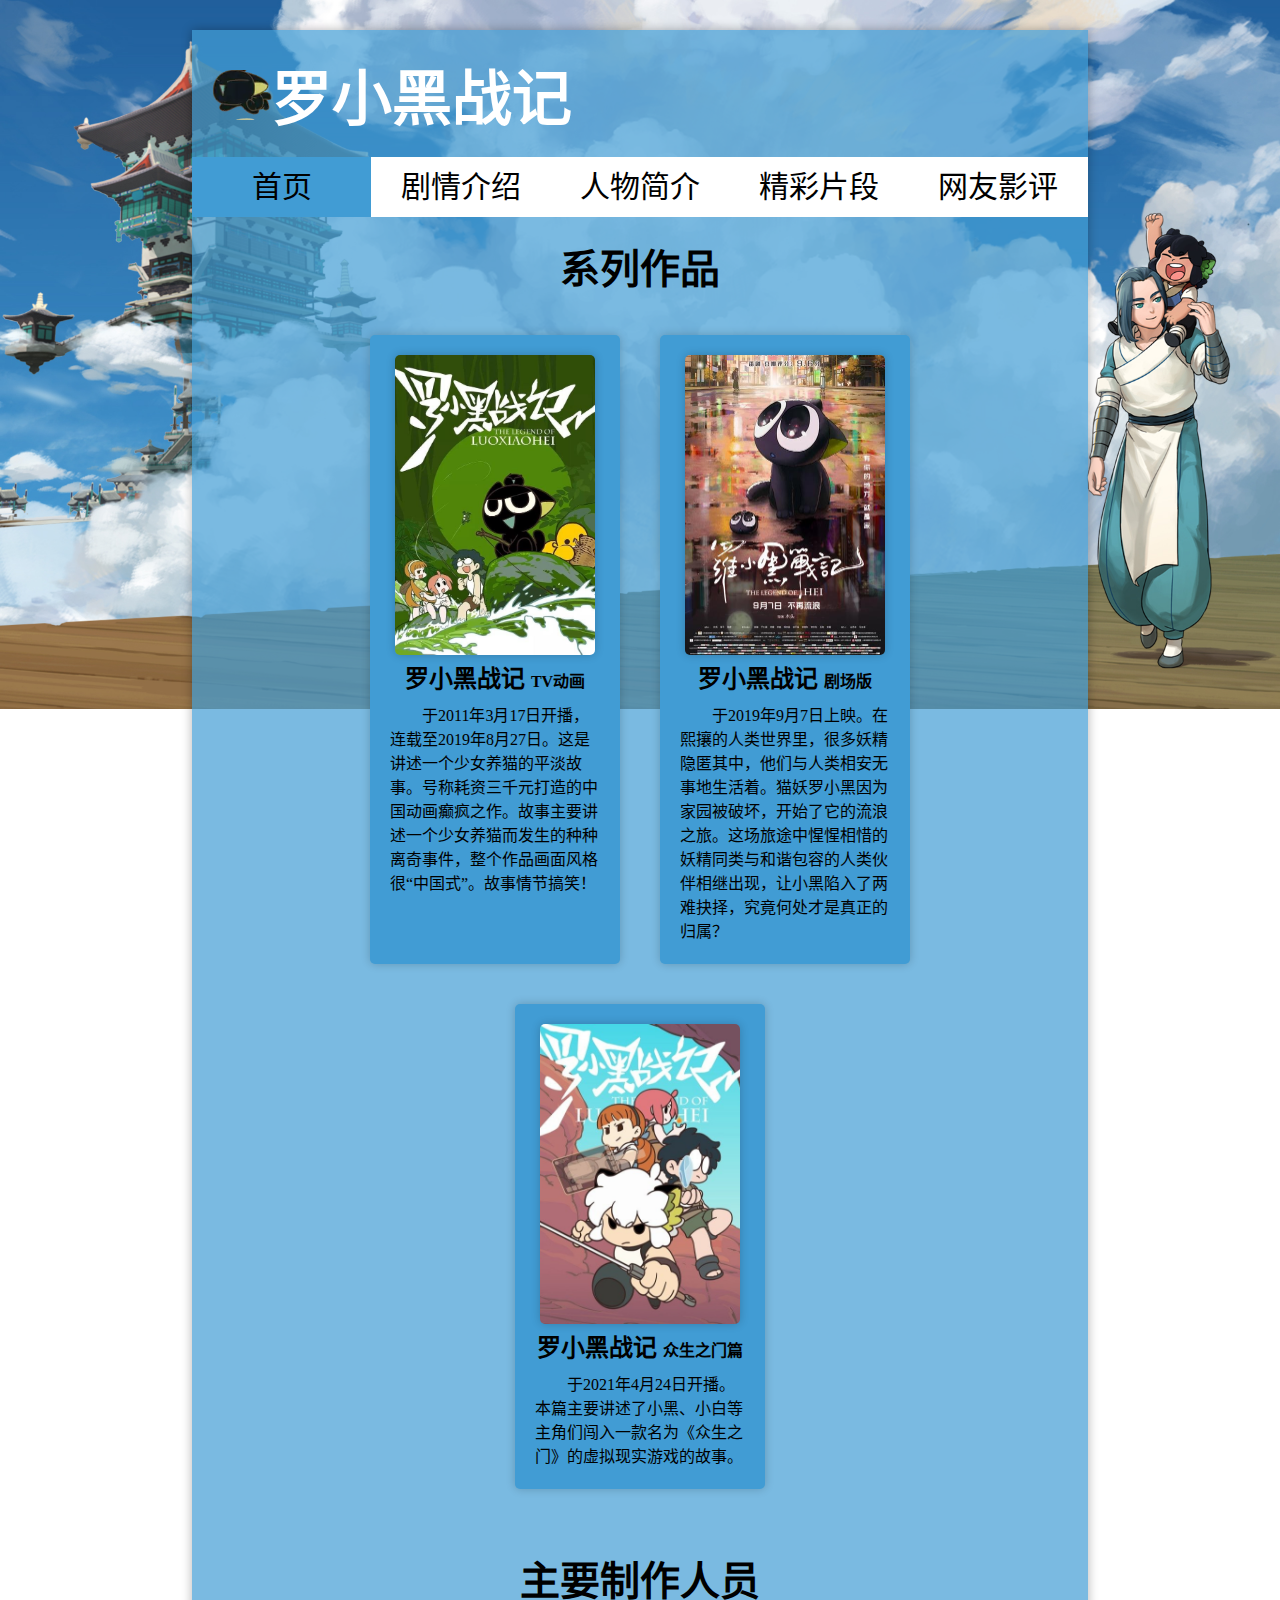
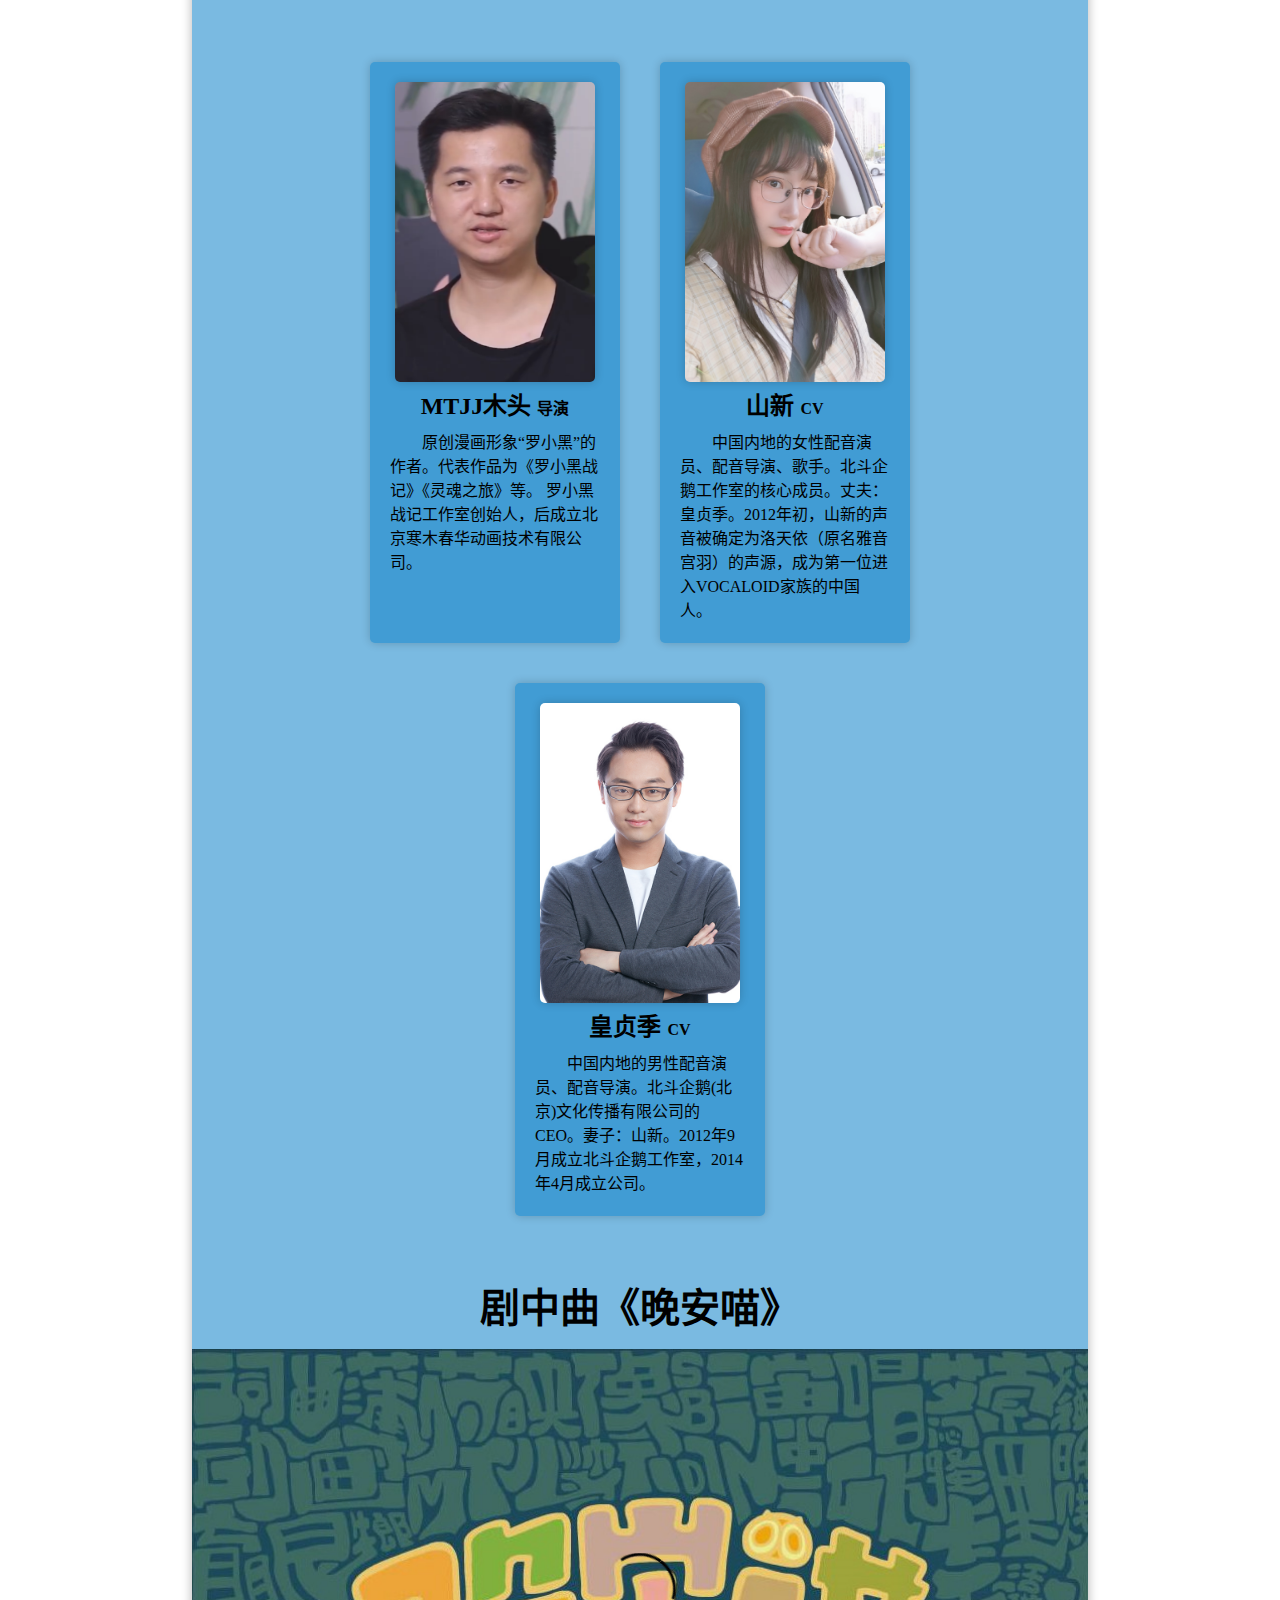
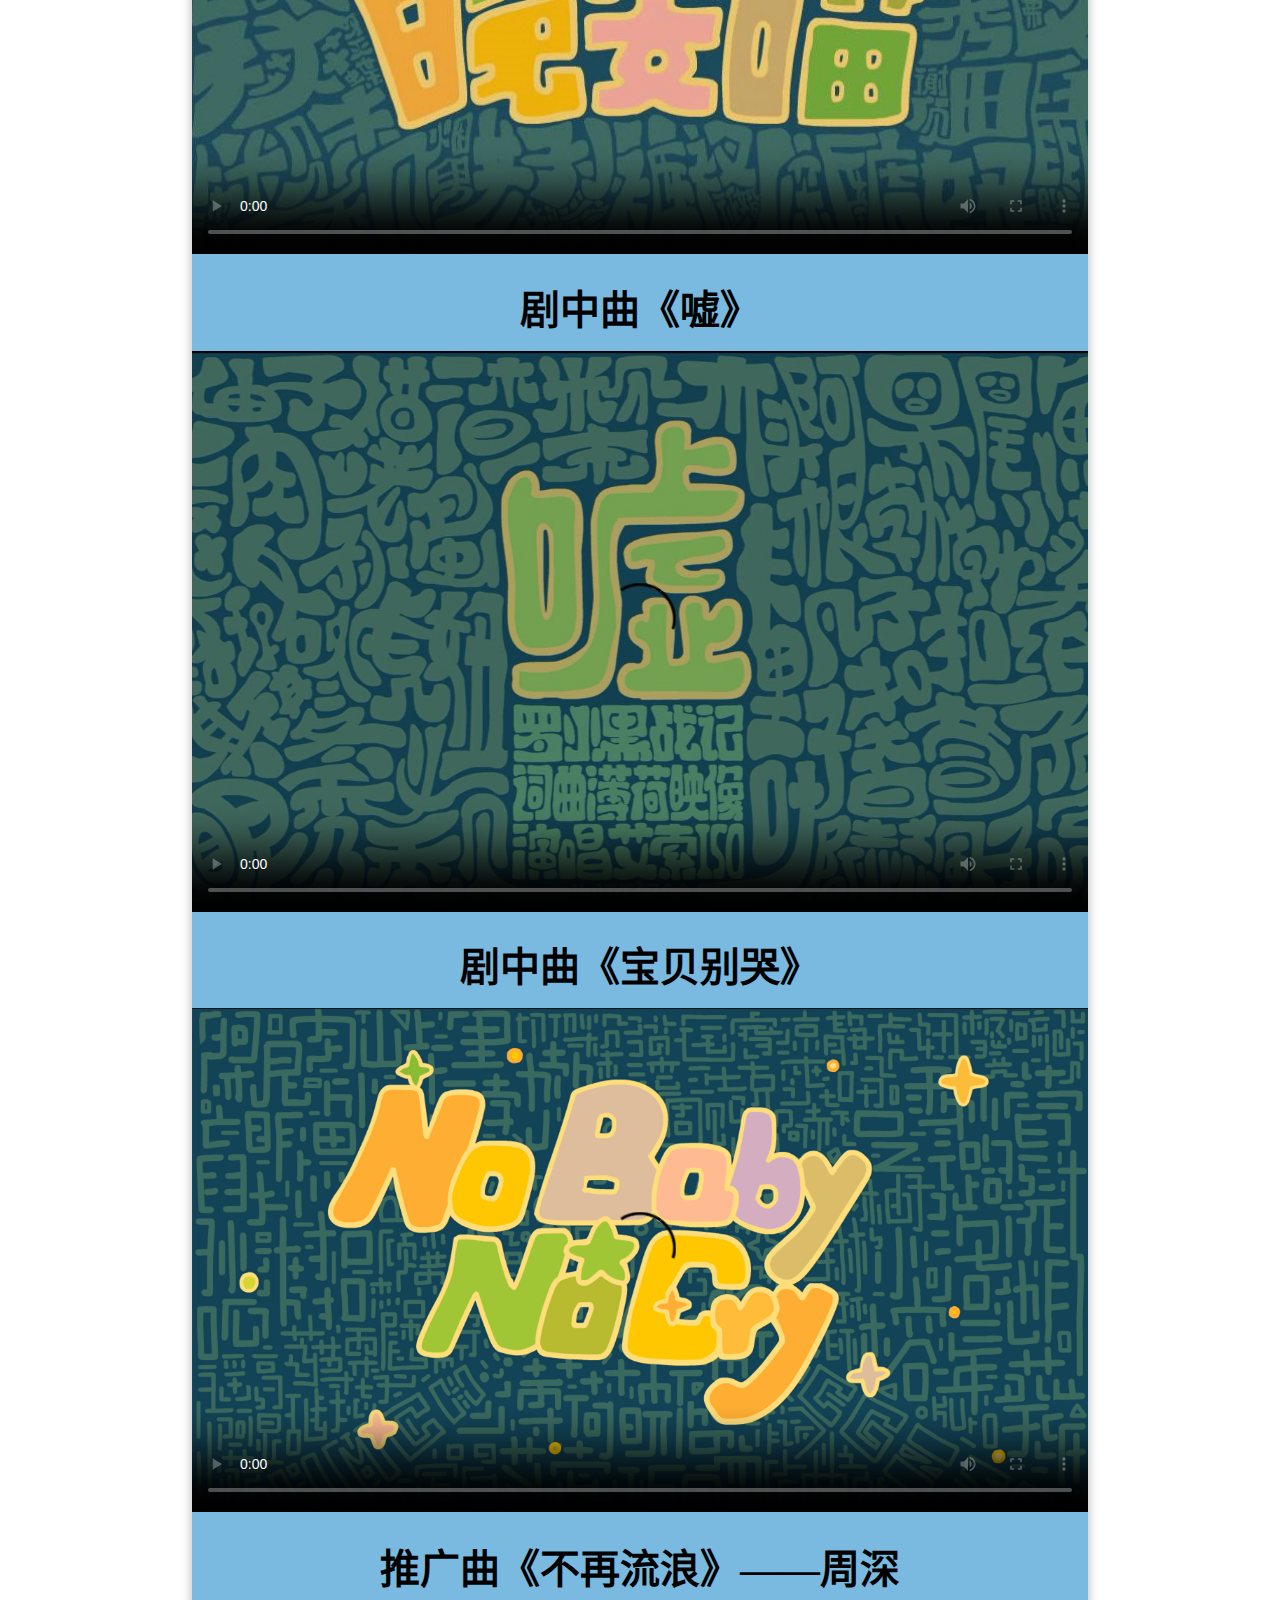
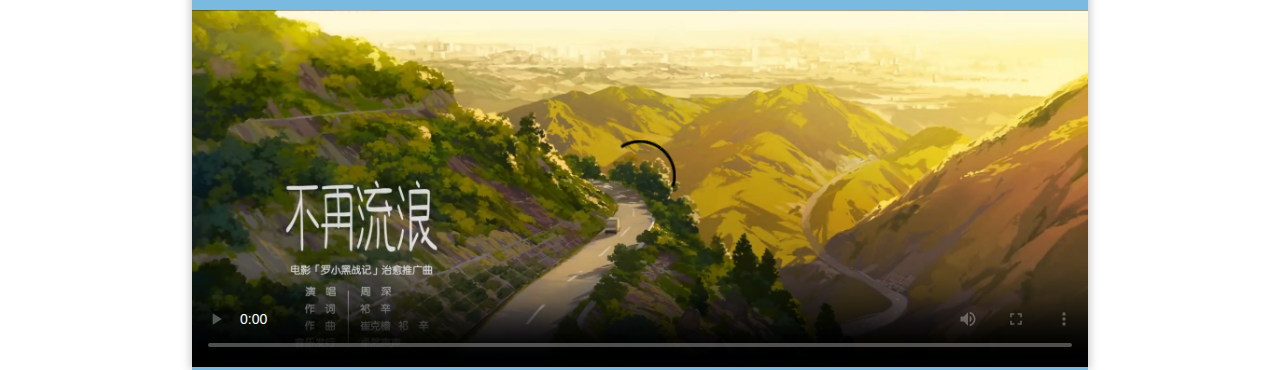
==== commit b912d215: "修改视频文件名" ====
--- a/index.html
+++ b/index.html
@@ -73,19 +73,19 @@
 			</div>
 			<div class="wanAnMiao">
 				<h2 class="pageTitle2">剧中曲《晚安喵》</h2>
-				<video src="./video/晚安喵.mp4" width="100%" controls poster="./img/晚安喵封面.jpg"></video>
+				<video src="./video/wananmiao.mp4" width="100%" controls poster="./img/晚安喵封面.jpg"></video>
 			</div>
 			<div class="xu">
 				<h2 class="pageTitle2">剧中曲《嘘》</h2>
-				<video src="./video/嘘.mp4" width="100%" controls poster="./img/嘘封面.jpg"></video>
+				<video src="./video/xu.mp4" width="100%" controls poster="./img/嘘封面.jpg"></video>
 			</div>
 			<div class="baoBeiBieKu">
 				<h2 class="pageTitle2">剧中曲《宝贝别哭》</h2>
-				<video src="./video/宝贝别哭.mp4" width="100%" controls poster="./img/宝贝别哭封面.png"></video>
+				<video src="./video/baobeibieku.mp4" width="100%" controls poster="./img/宝贝别哭封面.png"></video>
 			</div>
 			<div class="buZaiLiuLang">
 				<h2 class="pageTitle2">推广曲《不再流浪》——周深</h2>
-				<video src="./video/不再流浪1080p.mp4" width="100%" controls poster="./img/不再流浪封面.png"></video>
+				<video src="./video/buzailiulang.mp4" width="100%" controls poster="./img/不再流浪封面.png"></video>
 			</div>
 
 		</section>
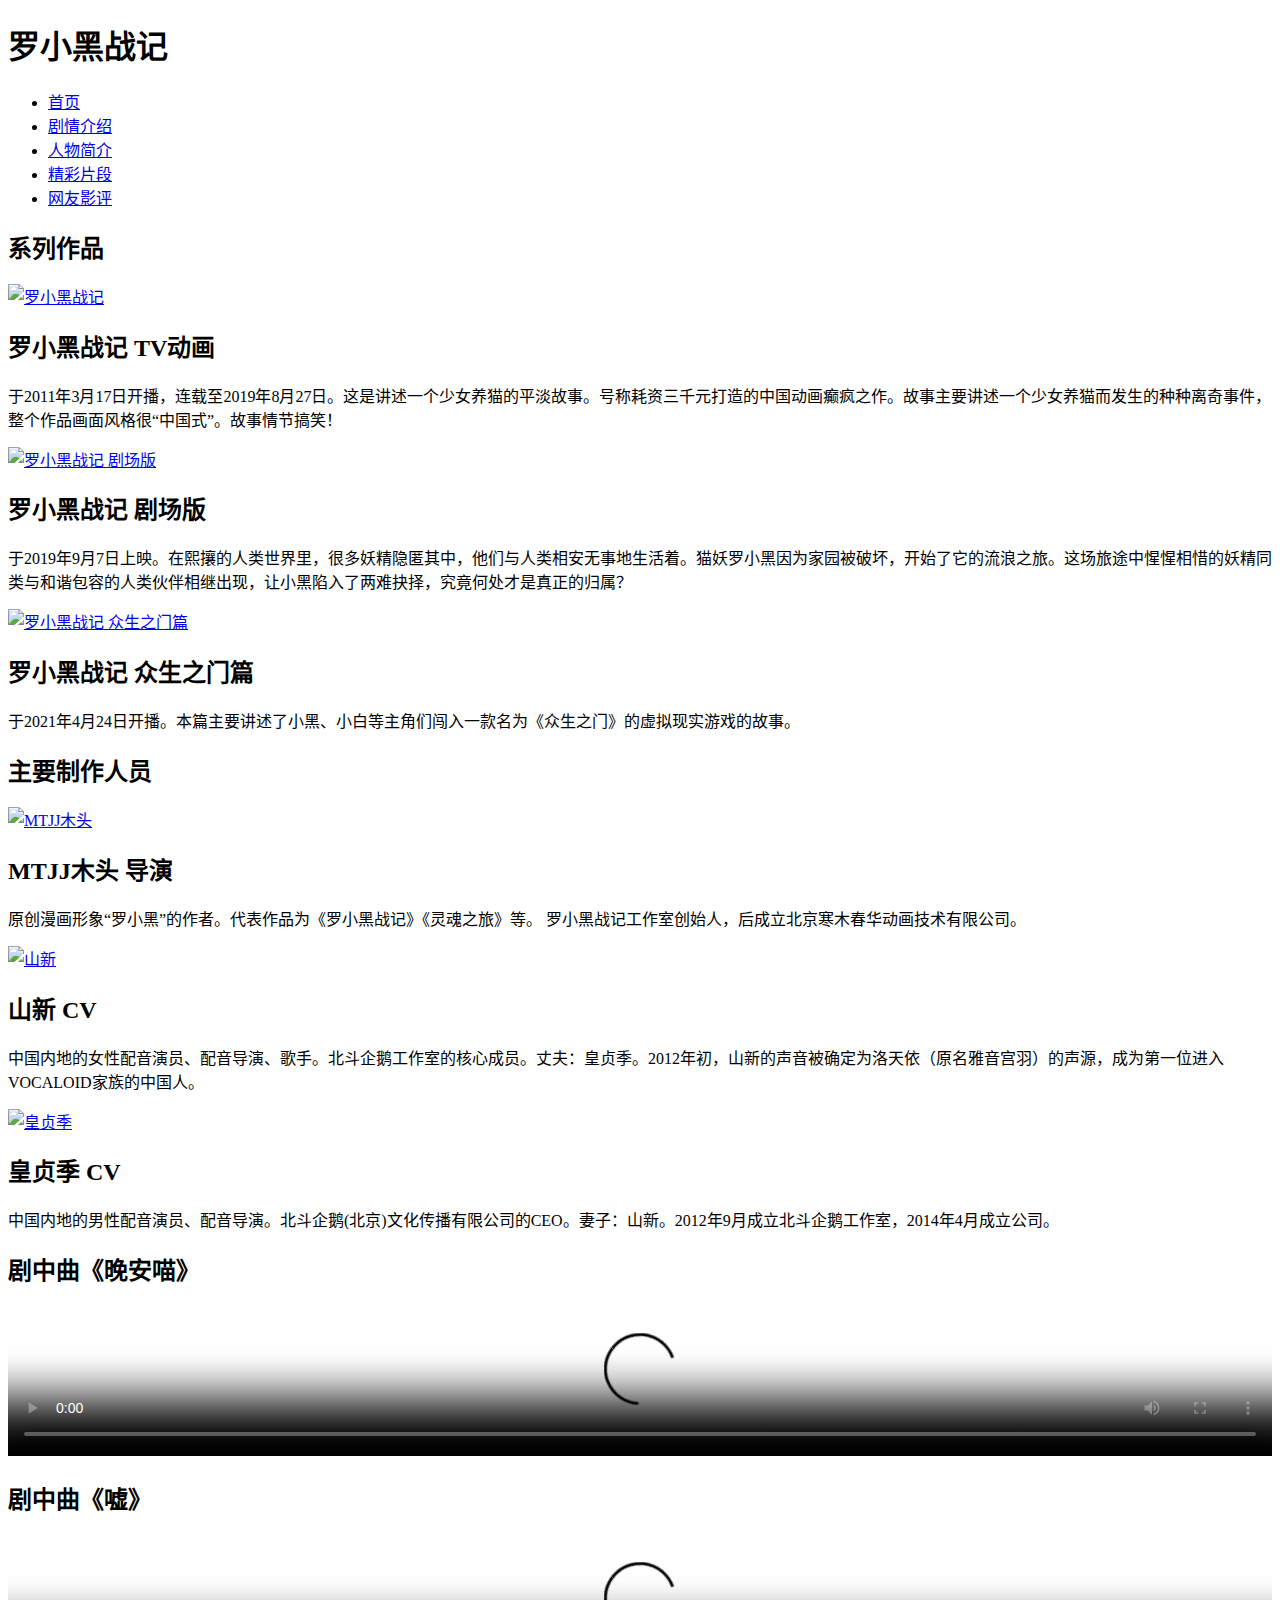
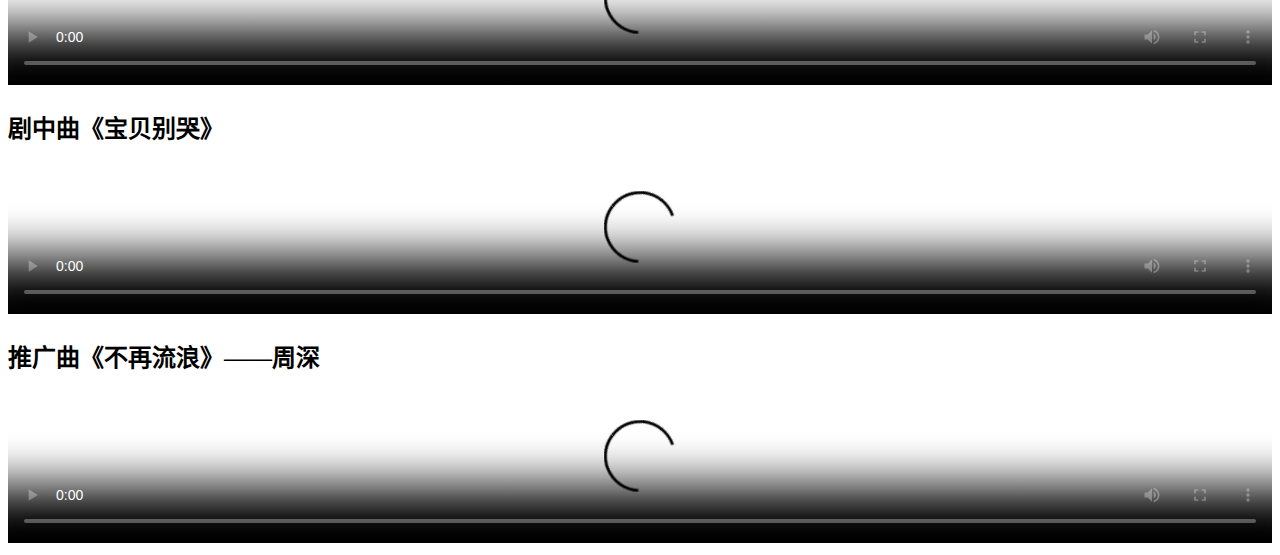
==== commit 6c7a34a4: "启用 jsDelivr 加速 GitHub 静态资源" ====
--- a/index.html
+++ b/index.html
@@ -4,9 +4,9 @@
 <head>
 	<meta charset="UTF-8">
 	<title>罗小黑战记 - 首页</title>
-	<link type="text/css" rel="stylesheet" href="css/common.css" />
-	<link type="text/css" rel="stylesheet" href="css/shouye.css" />
-	<link rel="icon" type="image/x-icon" href="./img/favicon.ico">
+	<link type="text/css" rel="stylesheet" href="https://cdn.jsdelivr.net/gh/zuwei522/luoxiaohei/css/common.css" />
+	<link type="text/css" rel="stylesheet" href="https://cdn.jsdelivr.net/gh/zuwei522/luoxiaohei/css/shouye.css" />
+	<link rel="icon" type="image/x-icon" href="https://cdn.jsdelivr.net/gh/zuwei522/luoxiaohei/img/favicon.ico">
 </head>
 
 <body>
@@ -26,26 +26,26 @@
 		</nav>
 		<section>
 
-			<div class="mainInfo" style="">
+			<div class="mainInfo">
 				<h2 class="pageTitle">系列作品</h2>
 				<main>
 					<section class="card">
 						<a href="https://www.bilibili.com/bangumi/media/md1733"
-							target="_blank"><img src="./img/post_web.jpg" alt="罗小黑战记"></a>
+							target="_blank"><img src="https://cdn.jsdelivr.net/gh/zuwei522/luoxiaohei/img/post_web.jpg" alt="罗小黑战记"></a>
 						<h2>罗小黑战记 <span class="sub">TV动画</span></h2>
 						<p>于2011年3月17日开播，连载至2019年8月27日。这是讲述一个少女养猫的平淡故事。号称耗资三千元打造的中国动画癫疯之作。故事主要讲述一个少女养猫而发生的种种离奇事件，整个作品画面风格很“中国式”。故事情节搞笑！
 						</p>
 					</section>
 					<section class="card">
 						<a href="https://www.bilibili.com/bangumi/media/md28221675"
-							target="_blank"><img src="./img/post_film.jpg" alt="罗小黑战记 剧场版"></a>
+							target="_blank"><img src="https://cdn.jsdelivr.net/gh/zuwei522/luoxiaohei/img/post_film.jpg" alt="罗小黑战记 剧场版"></a>
 						<h2>罗小黑战记 <span class="sub">剧场版</span></h2>
 						<p>于2019年9月7日上映。在熙攘的人类世界里，很多妖精隐匿其中，他们与人类相安无事地生活着。猫妖罗小黑因为家园被破坏，开始了它的流浪之旅。这场旅途中惺惺相惜的妖精同类与和谐包容的人类伙伴相继出现，让小黑陷入了两难抉择，究竟何处才是真正的归属？
 						</p>
 					</section>
 					<section class="card">
 						<a href="https://www.bilibili.com/bangumi/play/ep400672"
-							target="_blank"><img src="./img/post_众生之门篇.jpg" alt="罗小黑战记 众生之门篇"></a>
+							target="_blank"><img src="https://cdn.jsdelivr.net/gh/zuwei522/luoxiaohei/img/post_众生之门篇.jpg" alt="罗小黑战记 众生之门篇"></a>
 						<h2>罗小黑战记 <span class="sub">众生之门篇</span></h2>
 						<p>于2021年4月24日开播。本篇主要讲述了小黑、小白等主角们闯入一款名为《众生之门》的虚拟现实游戏的故事。</p>
 					</section>
@@ -55,37 +55,37 @@
 			<h2 class="pageTitle2">主要制作人员</h2>
 			<div class="staff">
 				<section class="card">
-					<a href="https://www.weibo.com/mtjj" target="_blank"><img src="./img/MTJJ.png" alt="MTJJ木头"></a>
+					<a href="https://www.weibo.com/mtjj" target="_blank"><img src="https://cdn.jsdelivr.net/gh/zuwei522/luoxiaohei/img/MTJJ.png" alt="MTJJ木头"></a>
 					<h2>MTJJ木头 <span class="sub">导演</span></h2>
 					<p>原创漫画形象“罗小黑”的作者。代表作品为《罗小黑战记》《灵魂之旅》等。
 						罗小黑战记工作室创始人，后成立北京寒木春华动画技术有限公司。</p>
 				</section>
 				<section class="card">
-					<a href="https://space.bilibili.com/14082" target="_blank"><img src="./img/山新.jpg" alt="山新"></a>
+					<a href="https://space.bilibili.com/14082" target="_blank"><img src="https://cdn.jsdelivr.net/gh/zuwei522/luoxiaohei/img/山新.jpg" alt="山新"></a>
 					<h2>山新 <span class="sub">CV</span></h2>
 					<p>中国内地的女性配音演员、配音导演、歌手。北斗企鹅工作室的核心成员。丈夫：皇贞季。2012年初，山新的声音被确定为洛天依（原名雅音宫羽）的声源，成为第一位进入VOCALOID家族的中国人。</p>
 				</section>
 				<section class="card">
-					<a href="https://www.weibo.com/u/1457699772" target="_blank"><img src="./img/皇贞季.jpg" alt="皇贞季"></a>
+					<a href="https://www.weibo.com/u/1457699772" target="_blank"><img src="https://cdn.jsdelivr.net/gh/zuwei522/luoxiaohei/img/皇贞季.jpg" alt="皇贞季"></a>
 					<h2>皇贞季 <span class="sub">CV</span></h2>
 					<p>中国内地的男性配音演员、配音导演。北斗企鹅(北京)文化传播有限公司的CEO。妻子：山新。2012年9月成立北斗企鹅工作室，2014年4月成立公司。</p>
 				</section>
 			</div>
 			<div class="wanAnMiao">
 				<h2 class="pageTitle2">剧中曲《晚安喵》</h2>
-				<video src="./video/wananmiao.mp4" width="100%" controls poster="./img/晚安喵封面.jpg"></video>
+				<video src="https://cdn.jsdelivr.net/gh/zuwei522/luoxiaohei/video/wananmiao.mp4" width="100%" controls poster="https://cdn.jsdelivr.net/gh/zuwei522/luoxiaohei/img/晚安喵封面.jpg"></video>
 			</div>
 			<div class="xu">
 				<h2 class="pageTitle2">剧中曲《嘘》</h2>
-				<video src="./video/xu.mp4" width="100%" controls poster="./img/嘘封面.jpg"></video>
+				<video src="https://cdn.jsdelivr.net/gh/zuwei522/luoxiaohei/video/xu.mp4" width="100%" controls poster="https://cdn.jsdelivr.net/gh/zuwei522/luoxiaohei/img/嘘封面.jpg"></video>
 			</div>
 			<div class="baoBeiBieKu">
 				<h2 class="pageTitle2">剧中曲《宝贝别哭》</h2>
-				<video src="./video/baobeibieku.mp4" width="100%" controls poster="./img/宝贝别哭封面.png"></video>
+				<video src="https://cdn.jsdelivr.net/gh/zuwei522/luoxiaohei/video/baobeibieku.mp4" width="100%" controls poster="https://cdn.jsdelivr.net/gh/zuwei522/luoxiaohei/img/宝贝别哭封面.png"></video>
 			</div>
 			<div class="buZaiLiuLang">
 				<h2 class="pageTitle2">推广曲《不再流浪》——周深</h2>
-				<video src="./video/buzailiulang.mp4" width="100%" controls poster="./img/不再流浪封面.png"></video>
+				<video src="https://ghproxy.com/https://github.com/zuwei522/luoxiaohei/raw/main/video/buzailiulang.mp4" width="100%" controls poster="https://cdn.jsdelivr.net/gh/zuwei522/luoxiaohei/img/不再流浪封面.png"></video>
 			</div>
 
 		</section>
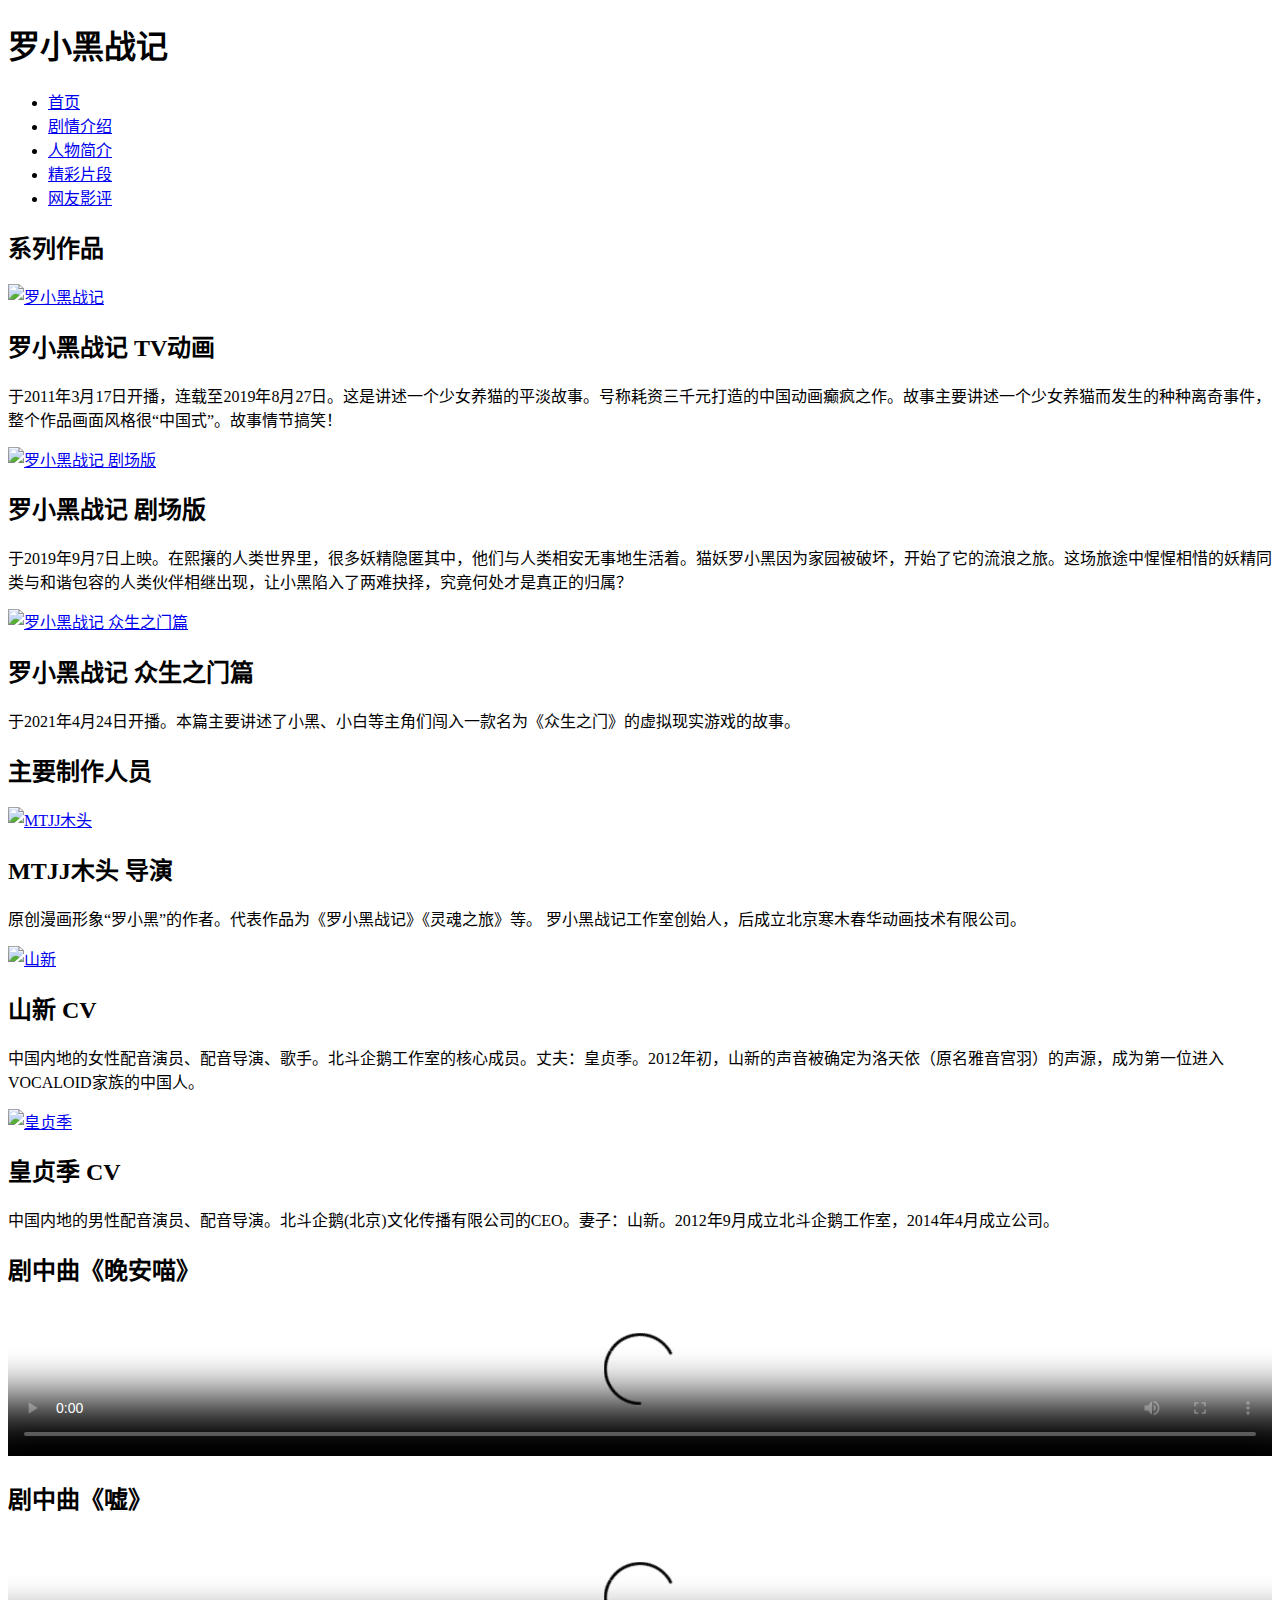
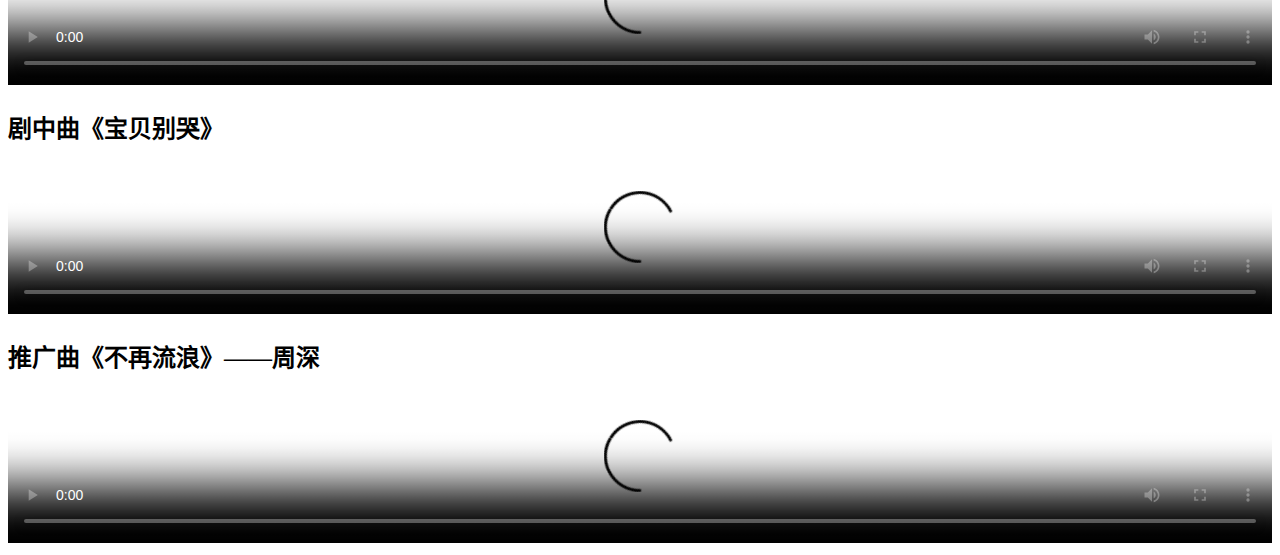
==== commit ced5a2e3: "fix: 修改视频代理加速的错误链接" ====
--- a/index.html
+++ b/index.html
@@ -85,7 +85,7 @@
 			</div>
 			<div class="buZaiLiuLang">
 				<h2 class="pageTitle2">推广曲《不再流浪》——周深</h2>
-				<video src="https://ghproxy.com/https://github.com/zuwei522/luoxiaohei/raw/main/video/buzailiulang.mp4" width="100%" controls poster="https://cdn.jsdelivr.net/gh/zuwei522/luoxiaohei/img/不再流浪封面.png"></video>
+				<video src="https://ghproxy.com/https://github.com/zuwei522/luoxiaohei/raw/github-pages/video/buzailiulang.mp4" width="100%" controls poster="https://cdn.jsdelivr.net/gh/zuwei522/luoxiaohei/img/不再流浪封面.png"></video>
 			</div>
 
 		</section>
